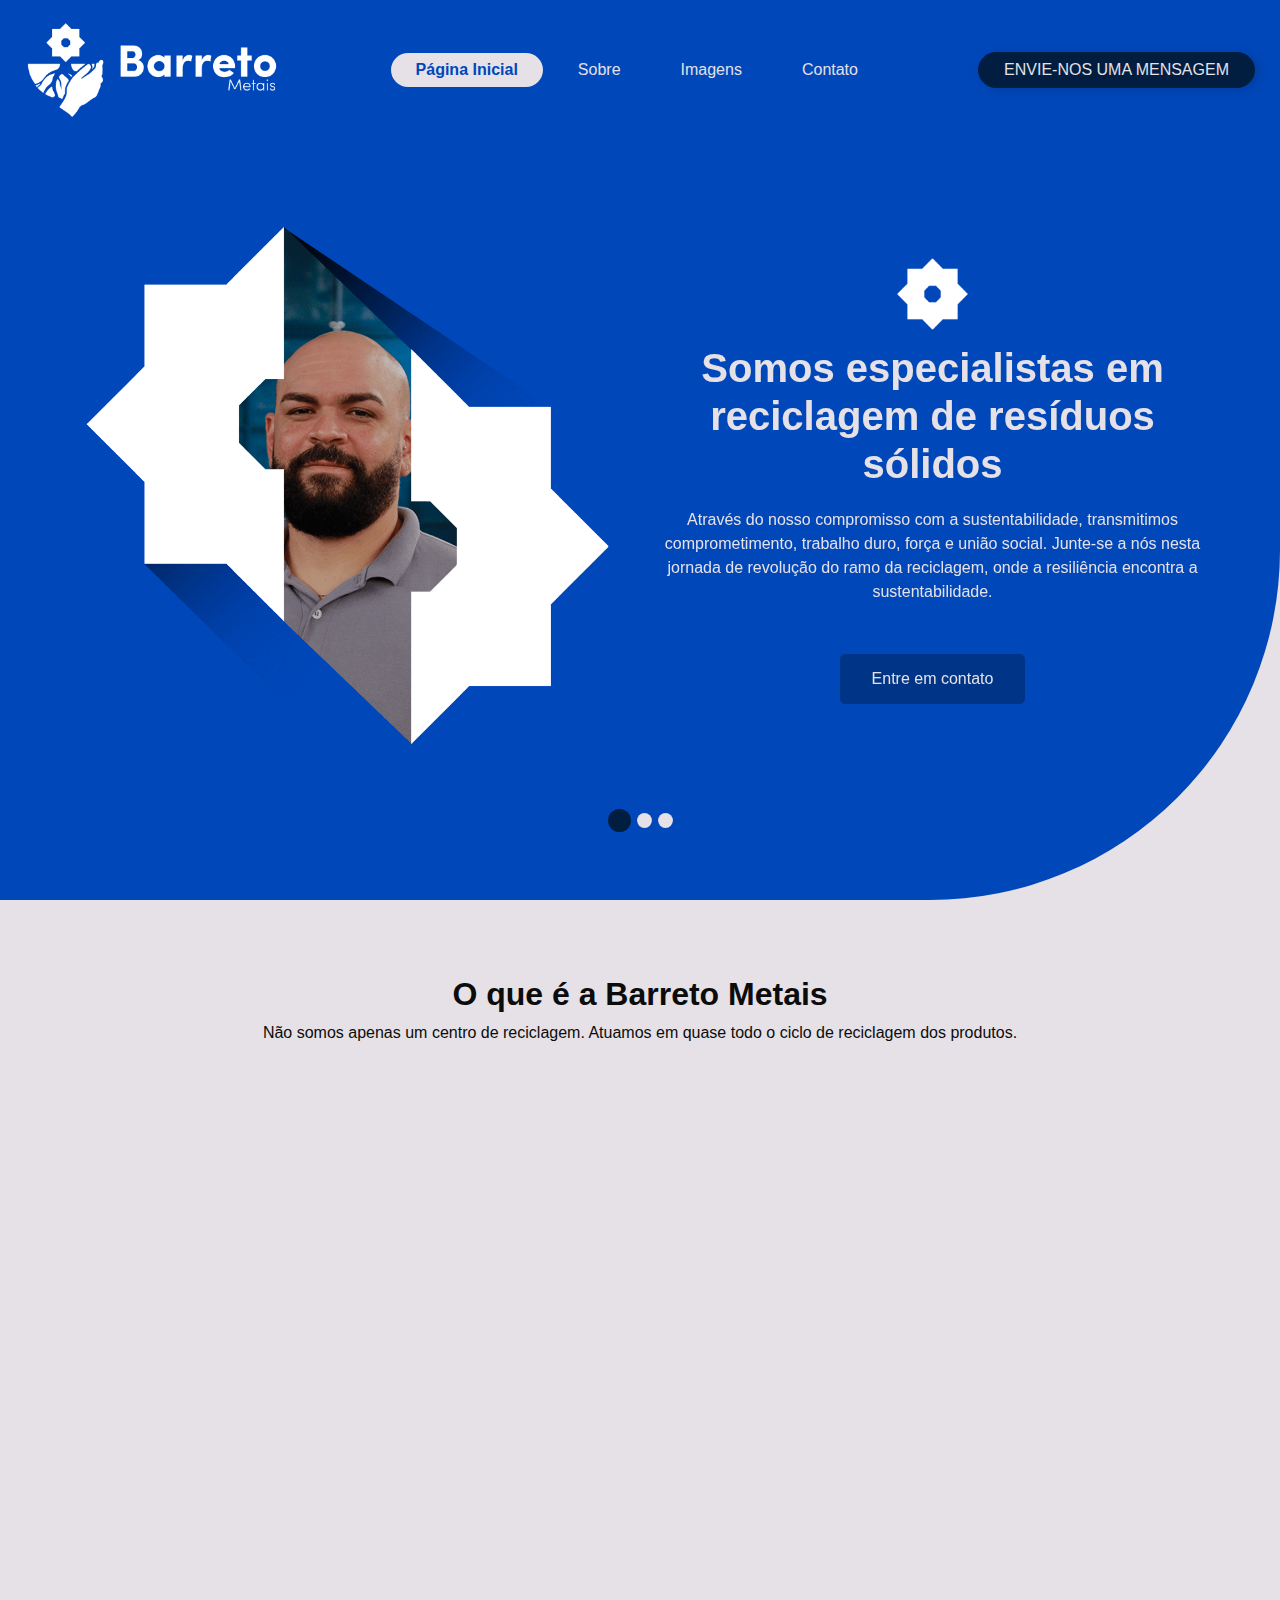
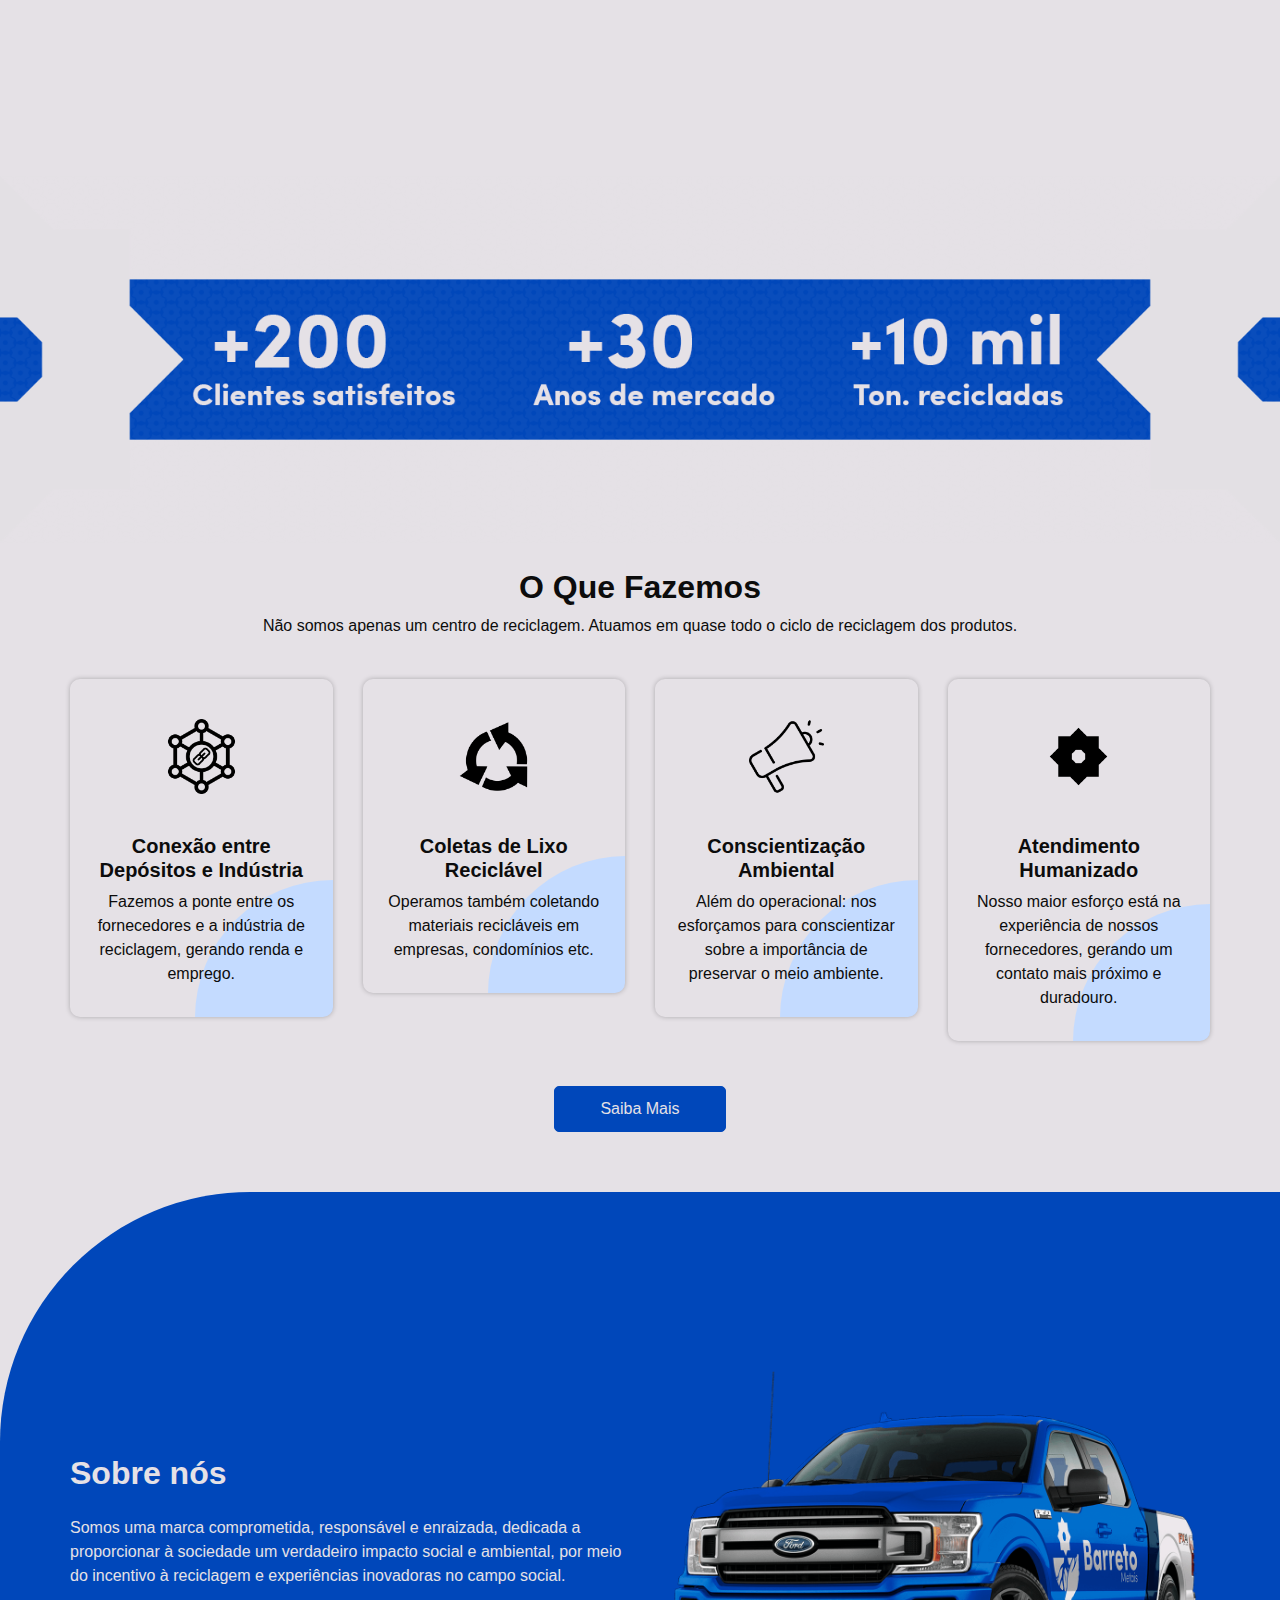
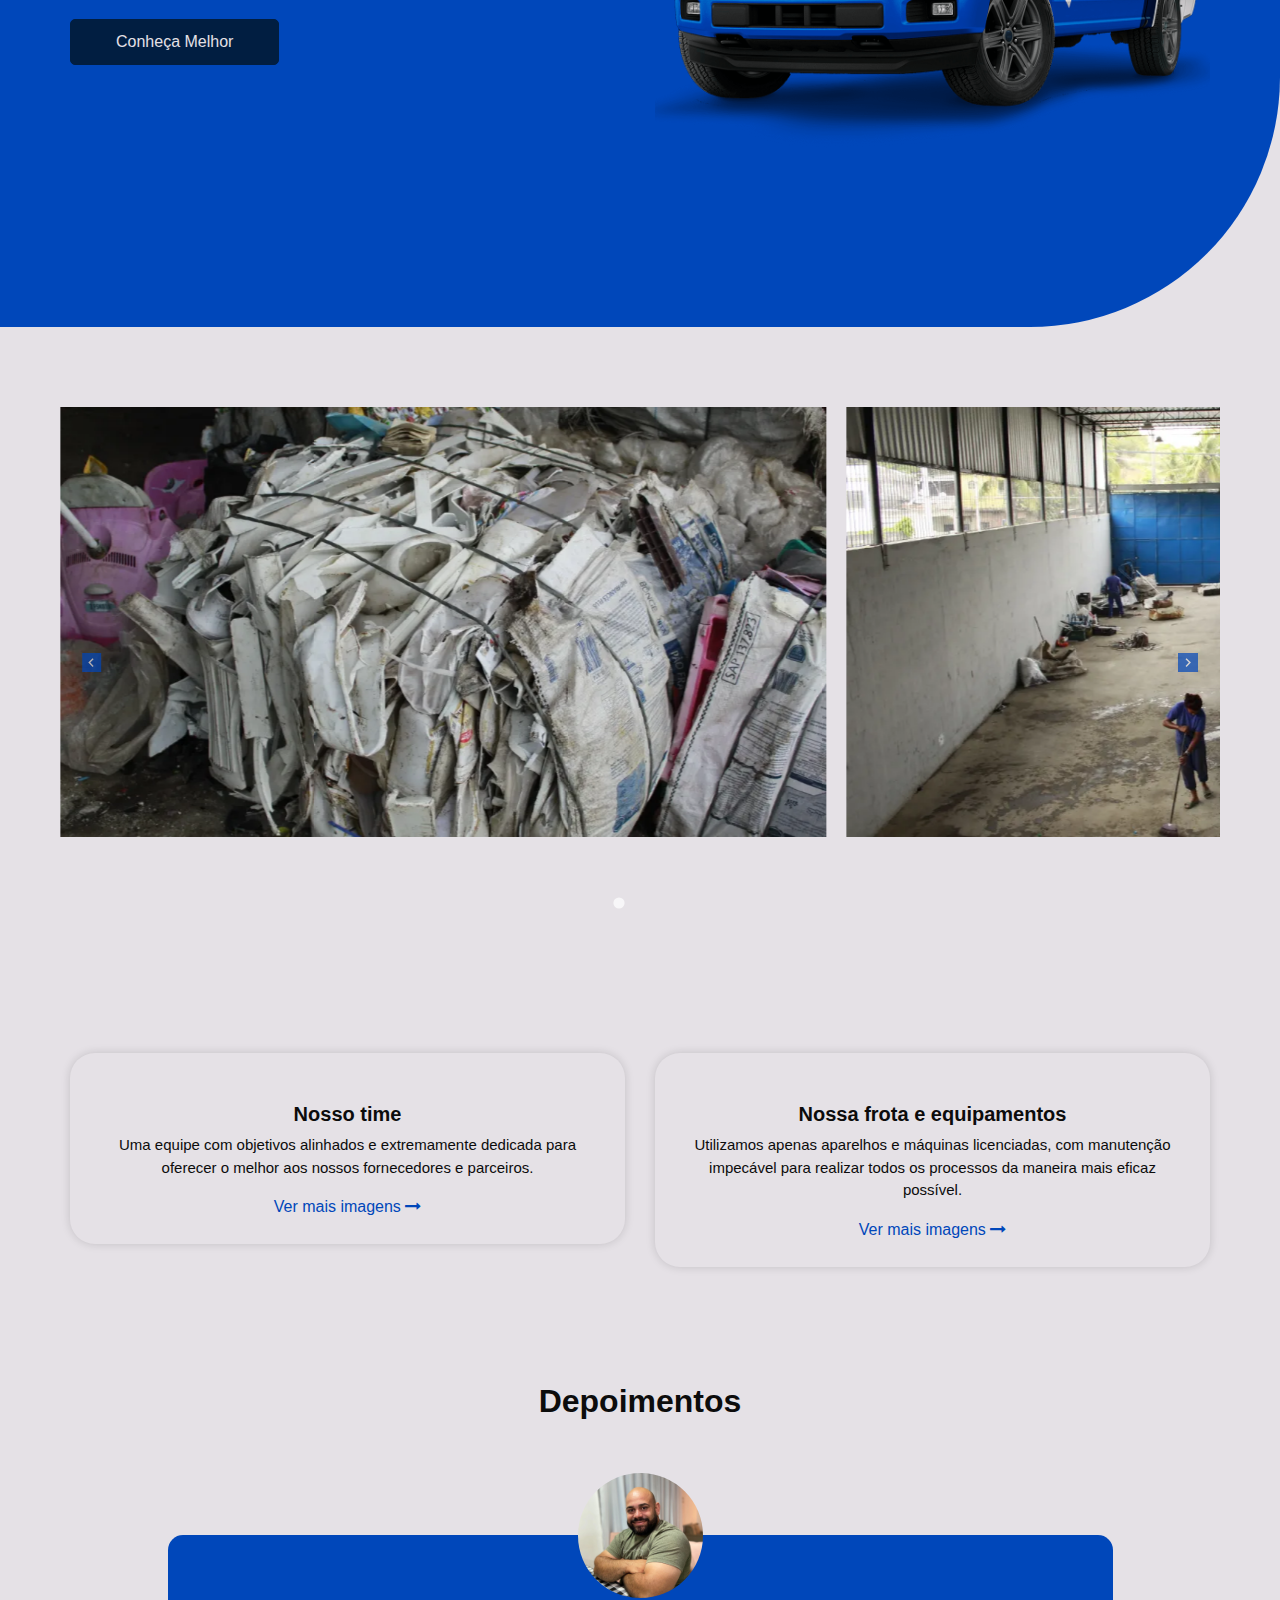
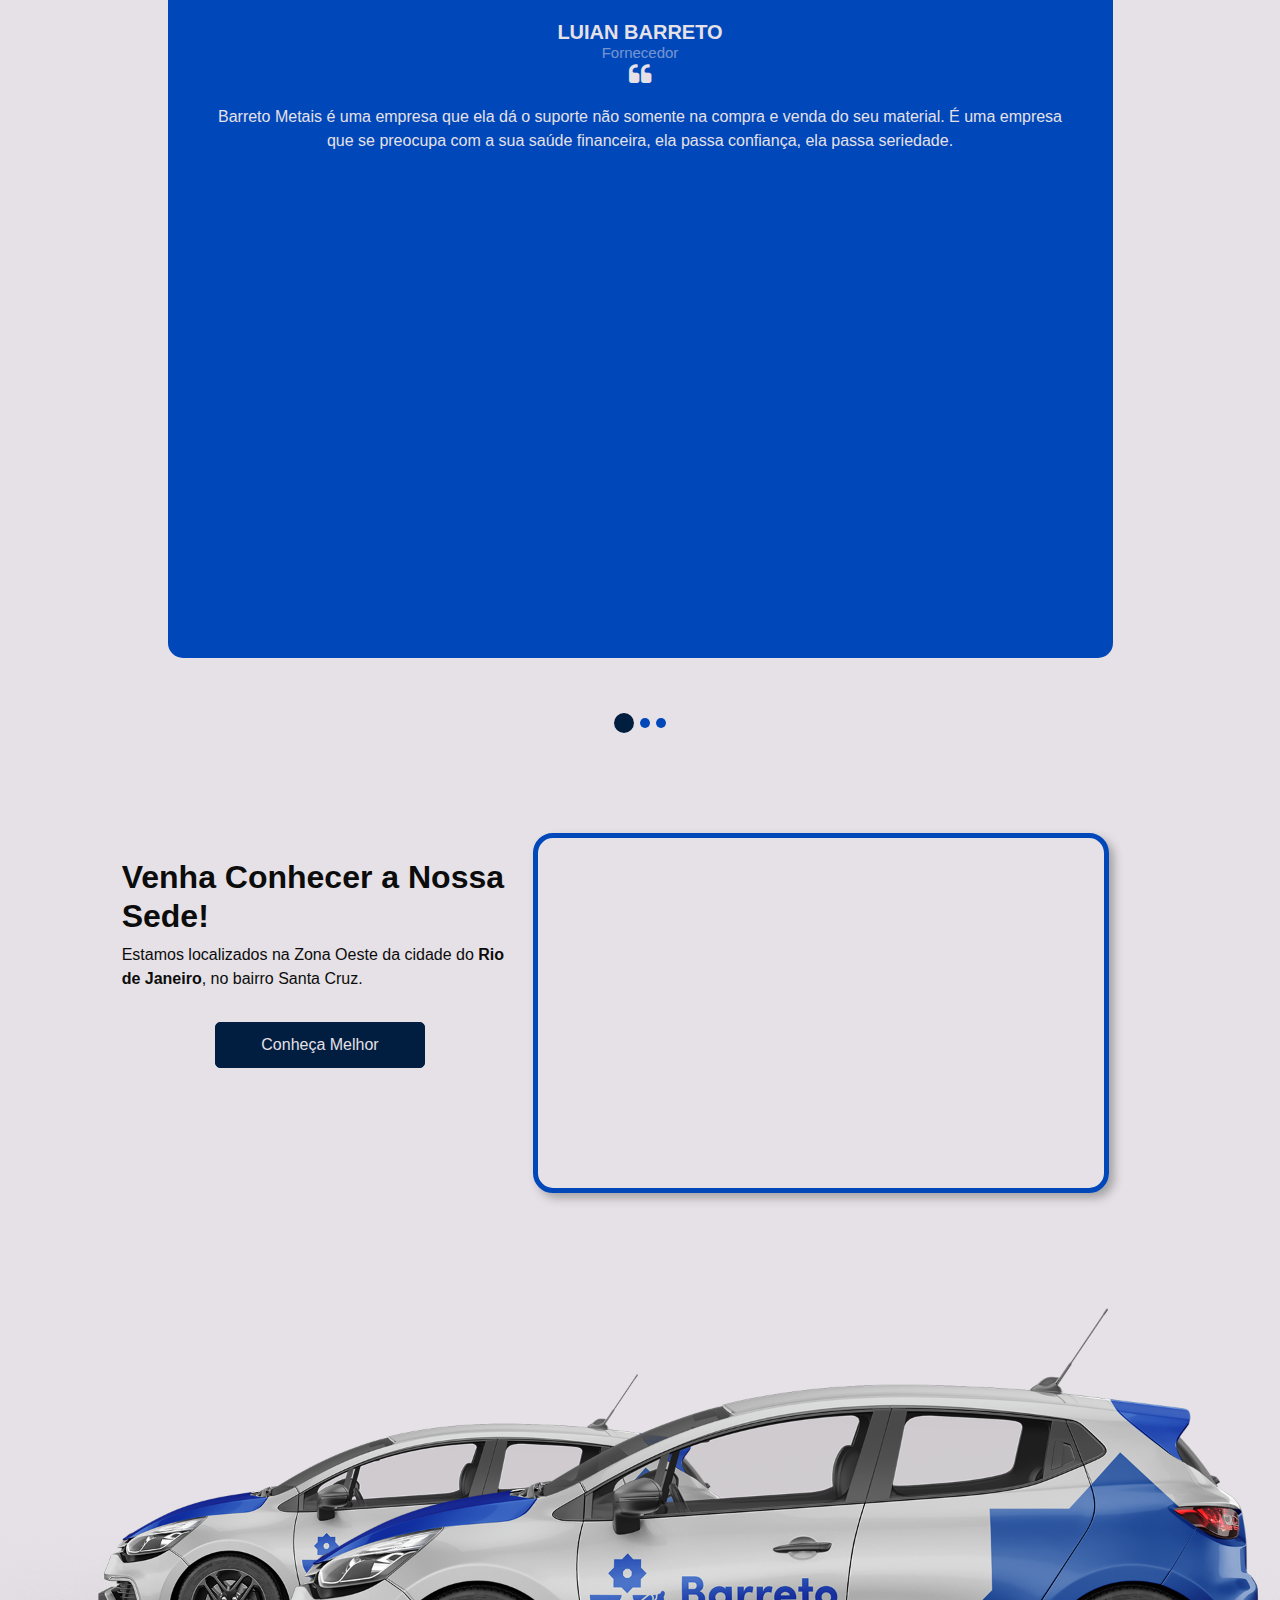
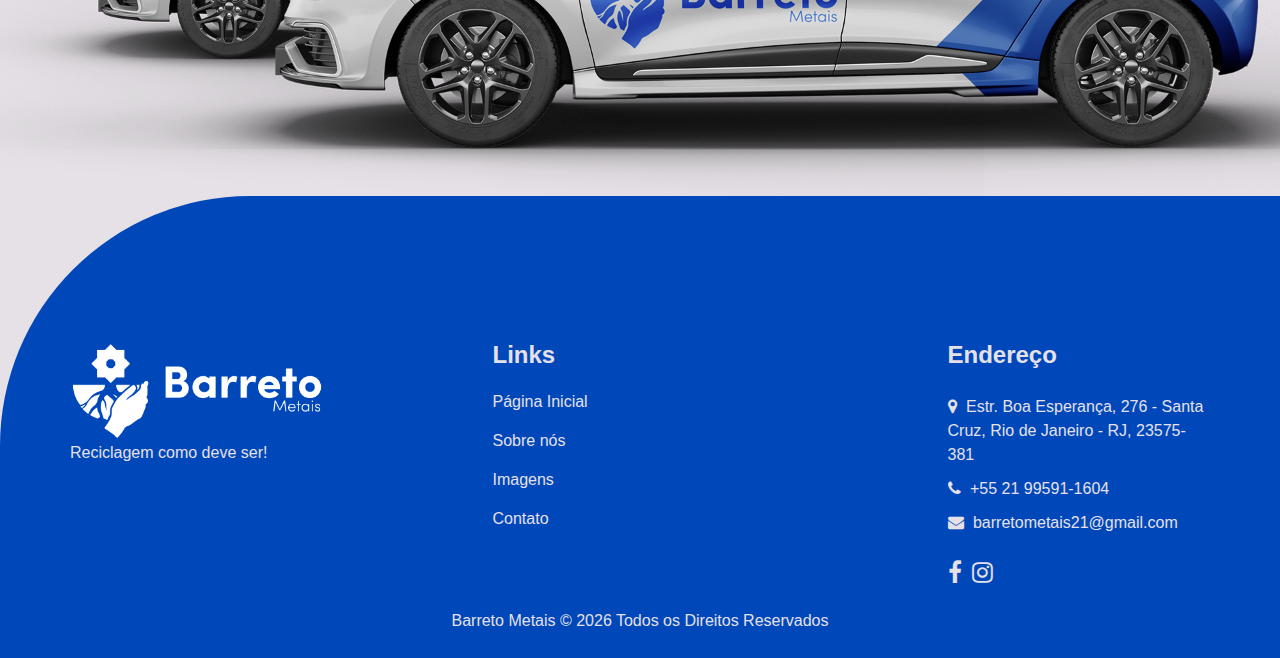
==== index.html @ ccd3aa2f "copia da barreto metais" ====
<!DOCTYPE html>
<html lang="pt-br">
  <head>
    <!-- Basic -->
    <meta charset="utf-8" />
    <meta http-equiv="X-UA-Compatible" content="IE=edge" />
    <!-- Mobile Metas -->
    <meta
      name="viewport"
      content="width=device-width, initial-scale=1, shrink-to-fit=no"
    />
    <!-- Site Metas -->
    <meta name="keywords" content="" />
    <meta
      name="description"
      content="Através do nosso compromisso com a sustentabilidade,
    transmitimos comprometimento, trabalho duro, força e
    união social. Junte-se a nós nesta jornada de revolução
    do ramo da reciclagem, onde a resiliência encontra a
    sustentabilidade."
    />
    <meta name="author" content="Barreto Metais" />

    <title>Barreto Metais | Reciclagem como deve ser!</title>

    <!-- bootstrap core css -->
    <link rel="stylesheet" type="text/css" href="css/bootstrap.css" />

    <!-- font awesome style -->
    <link href="css/font-awesome.min.css" rel="stylesheet" />

    <!-- icon -->
    <link rel="shortcut icon" href="../images/ícone.ico" type="image/x-icon" />

    <link
      rel="stylesheet"
      href="https://cdn.jsdelivr.net/npm/@splidejs/splide@4.1.4/dist/css/splide.min.css"
    />
    <script src="https://cdn.jsdelivr.net/npm/@splidejs/splide@4.1.4/dist/js/splide.min.js"></script>

    <!-- Custom styles for this template -->
    <link href="css/style.css" rel="stylesheet" />
    <!-- responsive style -->
    <link href="css/responsive.css" rel="stylesheet" />
  </head>

  <body>
    <div class="hero_area">
      <!-- header section strats -->
      <header class="header_section">
        <div class="container-fluid">
          <nav class="navbar navbar-expand-lg custom_nav-container">
            <a class="navbar-brand" href="index.html">
              <img
                src="../images/Horizontal Branco.png"
                class="headerLogo"
                alt="logo horizontal barreto metais"
              />
            </a>

            <button
              class="navbar-toggler"
              type="button"
              data-toggle="collapse"
              data-target="#navbarSupportedContent"
              aria-controls="navbarSupportedContent"
              aria-expanded="false"
              aria-label="Toggle navigation"
            >
              <span class=""> </span>
            </button>

            <div class="collapse navbar-collapse" id="navbarSupportedContent">
              <ul class="navbar-nav">
                <li class="nav-item active">
                  <a class="nav-link" href="index.html"
                    >Página Inicial <span class="sr-only">(current)</span></a
                  >
                </li>
                <li class="nav-item">
                  <a class="nav-link" href="about.html"> Sobre</a>
                </li>
                <li class="nav-item">
                  <a class="nav-link" href="images.html">Imagens</a>
                </li>
                <li class="nav-item">
                  <a class="nav-link" href="contact.html">Contato</a>
                </li>
              </ul>
              <div class="quote_btn-container">
                <a
                  href="https://wa.me/5521995911604?text=Olá, vim do site e gostaria de saber melhor sobre a Barreto Metais!"
                  rel="noreferrer"
                  target="_blank"
                  class="quote_btn"
                >
                  Envie-nos uma mensagem
                </a>
              </div>
            </div>
          </nav>
        </div>
      </header>
      <!-- end header section -->
      <!-- slider section -->
      <section class="slider_section">
        <div id="customCarousel1" class="carousel slide" data-ride="carousel">
          <div class="carousel-inner">
            <div class="carousel-item active">
              <div class="container">
                <div class="row">
                  <div class="col-md-6">
                    <div class="img-box">
                      <img src="images/slider-img1.png" alt="" />
                    </div>
                  </div>
                  <div class="col-md-6">
                    <div class="detail-box">
                      <span class="sliderIcon">
                        <img
                          src="./images/Ícone Branco.png"
                          alt="ícone"
                          style="max-height: 100px; fill: #fff"
                        />
                      </span>
                      <h1>
                        Somos especialistas em reciclagem de resíduos sólidos
                      </h1>
                      <p>
                        Através do nosso compromisso com a sustentabilidade,
                        transmitimos comprometimento, trabalho duro, força e
                        união social. Junte-se a nós nesta jornada de revolução
                        do ramo da reciclagem, onde a resiliência encontra a
                        sustentabilidade.
                      </p>
                      <div class="btn-box">
                        <a
                          href="https://wa.me/5521995911604?text=Olá, vim do site e gostaria de saber melhor sobre a Barreto Metais!"
                          rel="noreferrer"
                          target="_blank"
                          class="btn1"
                        >
                          Entre em contato
                        </a>
                      </div>
                    </div>
                  </div>
                </div>
              </div>
            </div>
            <div class="carousel-item">
              <div class="container">
                <div class="row">
                  <div class="col-md-6">
                    <div class="img-box">
                      <img src="images/slider-img2.png" alt="" />
                    </div>
                  </div>
                  <div class="col-md-6">
                    <div class="detail-box">
                      <span class="sliderIcon">
                        <img
                          src="./images/planta 2 branco.png"
                          alt="ícone"
                          style="max-height: 100px; fill: #fff"
                        />
                      </span>
                      <h1>+10 Anos de Experiência no Mercado de Reciclagem</h1>
                      <p>
                        Nossa missão é solucionar o desafio de conscientizar as
                        pessoas sobre a importância da reciclagem no cotidiano
                        de todos nós, fornecendo uma maneira humanizada de reuso
                        dos produtos descartados.
                      </p>
                      <div class="btn-box">
                        <a
                          href="https://wa.me/5521995911604?text=Olá, vim do site e gostaria de saber melhor sobre a Barreto Metais!"
                          rel="noreferrer"
                          target="_blank"
                          class="btn1"
                        >
                          Enviar Mensagem
                        </a>
                      </div>
                    </div>
                  </div>
                </div>
              </div>
            </div>
            <div class="carousel-item">
              <div class="container">
                <div class="row">
                  <div class="col-md-6">
                    <div class="img-box">
                      <img src="images/slider-img3.png" alt="" />
                    </div>
                  </div>
                  <div class="col-md-6">
                    <div class="detail-box">
                      <span class="sliderIcon">
                        <img
                          src="./images/mão reciclagem branco.png"
                          alt="ícone"
                          style="max-height: 100px; fill: #fff"
                        />
                      </span>
                      <h1>Uma Empresa que Pensa no Meio Ambiente</h1>
                      <p>
                        Um dos nossos maiores valores é a sustentabilidade. É a
                        força motriz do nosso trabalho, gerando impacto não
                        somente social mas também ambiental!
                      </p>
                      <div class="btn-box">
                        <a
                          href="https://wa.me/5521995911604?text=Olá, vim do site e gostaria de saber melhor sobre a Barreto Metais!"
                          rel="noreferrer"
                          target="_blank"
                          class="btn1"
                        >
                          Saiba Mais
                        </a>
                      </div>
                    </div>
                  </div>
                </div>
              </div>
            </div>
          </div>
          <ol class="carousel-indicators">
            <li
              data-target="#customCarousel1"
              data-slide-to="0"
              class="active"
            ></li>
            <li data-target="#customCarousel1" data-slide-to="1"></li>
            <li data-target="#customCarousel1" data-slide-to="2"></li>
          </ol>
        </div>
      </section>
      <!-- end slider section -->
    </div>

    <div class="container">
      <div class="video">
        <div class="heading_container">
          <h2>O que é a Barreto Metais</h2>
          <p>
            Não somos apenas um centro de reciclagem. Atuamos em quase todo o
            ciclo de reciclagem dos produtos.
          </p>
        </div>

        <!-- video 1 -->
        <div class="video-container">
          <iframe
            src="https://www.youtube.com/embed/j6cxSqt7Mws?si=aAEDArfR7AWyL8g7"
            frameborder="0"
            allow="accelerometer; autoplay; encrypted-media; gyroscope;"
            allowfullscreen
          ></iframe>
        </div>
        <!-- video 1 -->
      </div>
    </div>

    <!-- faixa -->
    <div class="faixa">
      <img
        src="./images/bannerNúmeros.png"
        alt="Um banner indicando algumas estatísticas da marca"
      />
    </div>

    <!-- service section -->
    <section class="service_section">
      <div class="container">
        <div class="heading_container">
          <h2>O Que Fazemos</h2>
          <p>
            Não somos apenas um centro de reciclagem. Atuamos em quase todo o
            ciclo de reciclagem dos produtos.
          </p>
        </div>
        <div class="row">
          <div class="col-md-6 col-lg-3">
            <div class="box">
              <div class="img-box">
                <img src="images/s1.png" alt="" />
              </div>
              <div class="detail-box">
                <h5>Conexão entre Depósitos e Indústria</h5>
                <p>
                  Fazemos a ponte entre os fornecedores e a indústria de
                  reciclagem, gerando renda e emprego.
                </p>
              </div>
            </div>
          </div>
          <div class="col-md-6 col-lg-3">
            <div class="box">
              <div class="img-box">
                <img src="images/s2.png" alt="" />
              </div>
              <div class="detail-box">
                <h5>Coletas de Lixo Reciclável</h5>
                <p>
                  Operamos também coletando materiais recicláveis em empresas,
                  condomínios etc.
                </p>
              </div>
            </div>
          </div>
          <div class="col-md-6 col-lg-3">
            <div class="box">
              <div class="img-box">
                <img src="images/s3.png" alt="" />
              </div>
              <div class="detail-box">
                <h5>Conscientização Ambiental</h5>
                <p>
                  Além do operacional: nos esforçamos para conscientizar sobre a
                  importância de preservar o meio ambiente.
                </p>
              </div>
            </div>
          </div>
          <div class="col-md-6 col-lg-3">
            <div class="box">
              <div class="img-box">
                <img src="images/s4.png" alt="" />
              </div>
              <div class="detail-box">
                <h5>Atendimento Humanizado</h5>
                <p>
                  Nosso maior esforço está na experiência de nossos
                  fornecedores, gerando um contato mais próximo e duradouro.
                </p>
              </div>
            </div>
          </div>
        </div>
        <div class="btn-box">
          <a href=""> Saiba Mais </a>
        </div>
      </div>
    </section>
    <!-- end service section -->

    <!-- about section -->

    <section class="about_section layout_padding">
      <div class="container">
        <div class="row">
          <div class="col-md-6">
            <div class="detail-box">
              <div class="heading_container2">
                <h2>Sobre nós</h2>
              </div>
              <p>
                Somos uma marca comprometida, responsável e enraizada, dedicada
                a proporcionar à sociedade um verdadeiro impacto social e
                ambiental, por meio do incentivo à reciclagem e experiências
                inovadoras no campo social.
              </p>
              <a
                href="https://wa.me/5521995911604?text=Olá, vim do site e gostaria de saber melhor sobre a Barreto Metais!"
                rel="noreferrer"
                target="_blank"
              >
                Conheça Melhor
              </a>
            </div>
          </div>
          <div class="col-md-6">
            <div class="img-box">
              <img src="images/about-img.png" alt="" />
            </div>
          </div>
        </div>
      </div>
    </section>

    <!-- end about section -->

    <div class="SliderDeFotos">
      <section class="section slider__section">
        <div class="container slider__wrapper">
          <div class="slider__column splide">
            <div class="splide__track">
              <ul class="splide__list">
                <li class="splide__slide">
                  <img
                    src="./images/gallery/galleryImg (4).webp"
                    alt="Slider"
                  />
                </li>
                <li class="splide__slide">
                  <img
                    src="./images/gallery/galleryImg (14).webp"
                    alt="Slider"
                  />
                </li>
                <li class="splide__slide">
                  <img
                    src="./images/gallery/galleryImg (17).webp"
                    alt="Slider"
                  />
                </li>
                <li class="splide__slide">
                  <img
                    src="images/gallery/galleryImg (1).webp"
                    alt="Slider"
                  />
                </li>
                <li class="splide__slide">
                  <img
                    src="images/gallery/galleryImg (42).webp"
                    alt="Slider"
                  />
                </li>
                <li class="splide__slide">
                  <img
                    src="images/gallery/galleryImg (38).webp"
                    alt="Slider"
                  />
                </li>
              </ul>
            </div>
          </div>
        </div>
      </section>
    </div>

    <!-- video 2  -->

    <!--       
    <div class="container video2bg">
      <div class="video2">
        <div class="heading_container">
          <h2>Todo o nosso processo</h2>
          <p>
            Não somos apenas um centro de reciclagem. Atuamos em quase todo o
            ciclo de reciclagem dos produtos.
          </p>
        </div>

        <div class="video-container">
          <iframe
            src="https://www.youtube.com/embed/7TsAVFW8xQE?si=pCSSEjU01i-Bs3Nm"
            frameborder="0"
            allow="accelerometer; autoplay; encrypted-media; gyroscope;"
            allowfullscreen
          ></iframe>
        </div>
      </div>
    </div> -->

    <!-- case section -->

    <section class="case_section layout_padding">
      <div class="container">
        <div class="row">
          <!-- image 1 -->
          <div class="col-md-6">
            <div class="box">
              <div class="img-box">
                <img src="images/case-1.jpg" alt="" />
              </div>
              <div class="detail-box">
                <h5>Nosso time</h5>
                <p>
                  Uma equipe com objetivos alinhados e extremamente dedicada
                  para oferecer o melhor aos nossos fornecedores e parceiros.
                </p>
                <a href="./images.html">
                  <span> Ver mais imagens </span>
                  <i class="fa fa-long-arrow-right" aria-hidden="true"></i>
                </a>
              </div>
            </div>
          </div>
          <!-- image 1 -->

          <!-- image 2 -->
          <div class="col-md-6">
            <div class="box">
              <div class="img-box">
                <img src="images/case-2.jpg" " alt="" />
              </div>
              <div class="detail-box">
                <h5>Nossa frota e equipamentos</h5>
                <p>
                  Utilizamos apenas aparelhos e máquinas licenciadas, com
                  manutenção impecável para realizar todos os processos da
                  maneira mais eficaz possível.
                </p>
                <a href="./images.html">
                  <span> Ver mais imagens </span>
                  <i class="fa fa-long-arrow-right" aria-hidden="true"></i>
                </a>
              </div>
            </div>
          </div>
          <!-- image 2 -->
        </div>
      </div>
    </section>

    <!-- end case section -->

    <!-- client section -->

    <section class="client_section">
      <div class="container">
        <div class="heading_container heading_center">
          <h2>Depoimentos</h2>
        </div>
      </div>
      <div id="customCarousel2" class="carousel slide" data-ride="carousel">
        <div class="carousel-inner">
          <div class="carousel-item active">
            <div class="container">
              <div class="row">
                <div class="col-md-10 mx-auto">
                  <div class="box">
                    <div class="img-box">
                      <img
                        src="images/client.jpg"
                        alt="Imagem do cliente que está dando depoimento"
                      />
                    </div>
                    <div class="detail-box">
                      <div class="client_info">
                        <div class="client_name">
                          <h5>Luian Barreto</h5>
                          <h6>Fornecedor</h6>
                        </div>
                        <i class="fa fa-quote-left" aria-hidden="true"></i>
                      </div>
                      <p>
                        Barreto Metais é uma empresa que ela dá o suporte não
                        somente na compra e venda do seu material. É uma empresa
                        que se preocupa com a sua saúde financeira, ela passa
                        confiança, ela passa seriedade.
                      </p>
                      <div class="video-containerDep">
                        <iframe
                          src="https://www.youtube.com/embed/vXYEb1MWUlo?si=Ko8pbGhBGQ5YXoIW"
                          frameborder="0"
                          allow="accelerometer; autoplay; encrypted-media; gyroscope;"
                          allowfullscreen
                        ></iframe>
                      </div>
                    </div>
                  </div>
                </div>
              </div>
            </div>
          </div>

          <div class="carousel-item">
            <div class="container">
              <div class="row">
                <div class="col-md-10 mx-auto">
                  <div class="box">
                    <div class="img-box">
                      <img
                        src="images/client.jpg"
                        alt="Imagem do cliente que está dando depoimento"
                      />
                    </div>
                    <div class="detail-box">
                      <div class="client_info">
                        <div class="client_name">
                          <h5>Luian Barreto</h5>
                          <h6>Fornecedor</h6>
                        </div>
                        <i class="fa fa-quote-left" aria-hidden="true"></i>
                      </div>
                      <p>
                        Barreto Metais é uma empresa que ela dá o suporte não
                        somente na compra e venda do seu material. É uma empresa
                        que se preocupa com a sua saúde financeira, ela passa
                        confiança, ela passa seriedade.
                      </p>
                      <div class="video-containerDep">
                        <iframe
                          src="https://www.youtube.com/embed/vXYEb1MWUlo?si=Ko8pbGhBGQ5YXoIW"
                          frameborder="0"
                          allow="accelerometer; autoplay; encrypted-media; gyroscope;"
                          allowfullscreen
                        ></iframe>
                      </div>
                    </div>
                  </div>
                </div>
              </div>
            </div>
          </div>
          <div class="carousel-item">
            <div class="container">
              <div class="row">
                <div class="col-md-10 mx-auto">
                  <div class="box">
                    <div class="img-box">
                      <img
                        src="images/client.jpg"
                        alt="Imagem do cliente que está dando depoimento"
                      />
                    </div>
                    <div class="detail-box">
                      <div class="client_info">
                        <div class="client_name">
                          <h5>Luian Barreto</h5>
                          <h6>Fornecedor</h6>
                        </div>
                        <i class="fa fa-quote-left" aria-hidden="true"></i>
                      </div>
                      <p>
                        Barreto Metais é uma empresa que ela dá o suporte não
                        somente na compra e venda do seu material. É uma empresa
                        que se preocupa com a sua saúde financeira, ela passa
                        confiança, ela passa seriedade.
                      </p>
                      <div class="video-containerDep">
                        <iframe
                          src="https://www.youtube.com/embed/vXYEb1MWUlo?si=Ko8pbGhBGQ5YXoIW"
                          frameborder="0"
                          allow="accelerometer; autoplay; encrypted-media; gyroscope;"
                          allowfullscreen
                        ></iframe>
                      </div>
                    </div>
                  </div>
                </div>
              </div>
            </div>
          </div>
        </div>
        <ol class="carousel-indicators">
          <li
            data-target="#customCarousel2"
            data-slide-to="0"
            class="active"
          ></li>
          <li data-target="#customCarousel2" data-slide-to="1"></li>
          <li data-target="#customCarousel2" data-slide-to="2"></li>
        </ol>
      </div>
    </section>

    <!-- end client section -->

    <!-- contact section -->

    <section class="contact_section layout_padding">
      <div class="container-fluid">
        <div class="row">
          <div class="col-md-5 col-lg-4 offset-md-1">
            <div class="heading_container">
              <h2>Venha Conhecer a Nossa Sede!</h2>

              <p>
                Estamos localizados na Zona Oeste da cidade do
                <strong>Rio de Janeiro</strong>, no bairro Santa Cruz.
              </p>
              <a
                href="https://wa.me/5521995911604?text=Olá, vim do site e gostaria de saber melhor sobre a Barreto Metais!"
                rel="noreferrer"
                target="_blank"
              >
                Conheça Melhor
              </a>
            </div>
          </div>
          <div class="col-md-6 col-lg-7 px-0">
            <div class="mapContainer">
              <iframe
                id="googleMap"
                src="https://www.google.com/maps/embed?pb=!1m18!1m12!1m3!1d3675.062725756834!2d-43.66711782503163!3d-22.911057138023004!2m3!1f0!2f0!3f0!3m2!1i1024!2i768!4f13.1!3m3!1m2!1s0x9bfb1d1205a161%3A0x9a68e391d15c481c!2sBARRETO%20METAIS!5e0!3m2!1spt-BR!2sbr!4v1694526595185!5m2!1spt-BR!2sbr"
                allowfullscreen=""
                loading="lazy"
                referrerpolicy="no-referrer-when-downgrade"
              ></iframe>
            </div>
          </div>
        </div>
      </div>
    </section>

    <!-- end contact section -->

    <div class="carImages">
      <img
        src="./images/cars.png"
        alt="Dois carros adesivados com a identidade visual da empresa"
      />
    </div>

    <div class="footer_container">
      <!-- info section -->

      <section class="info_section">
        <div class="container">
          <div class="row">
            <div class="col-md-6 col-lg-3">
              <div class="info_detail">
                <img
                  src="../images/Horizontal Branco.png"
                  class="headerLogo"
                  alt="logo horizontal barreto metais"
                />
                <p>Reciclagem como deve ser!</p>
              </div>
            </div>
            <div class="col-md-6 col-lg-2 mx-auto">
              <div class="info_link_box">
                <h4>Links</h4>
                <div class="info_links">
                  <a class="" href="index.html"> Página Inicial </a>
                  <a class="" href="about.html"> Sobre nós </a>
                  <a class="" href="images.html"> Imagens </a>
                  <a class="" href="contact.html"> Contato </a>
                </div>
              </div>
            </div>

            <div class="col-md-6 col-lg-3 mb-0 ml-auto">
              <div class="info_contact">
                <h4>Endereço</h4>
                <div class="contact_link_box">
                  <a href="">
                    <i class="fa fa-map-marker" aria-hidden="true"></i>
                    <span>
                      Estr. Boa Esperança, 276 - Santa Cruz, Rio de Janeiro -
                      RJ, 23575-381
                    </span>
                  </a>
                  <a
                    href="https://wa.me/5521995911604?text=Olá, vim do site e gostaria de saber melhor sobre a Barreto Metais!"
                    rel="noreferrer"
                    target="_blank"
                  >
                    <i class="fa fa-phone" aria-hidden="true"></i>
                    <span> +55 21 99591-1604 </span>
                  </a>
                  <a href="">
                    <i class="fa fa-envelope" aria-hidden="true"></i>
                    <span> barretometais21@gmail.com </span>
                  </a>
                </div>
              </div>
              <div class="info_social">
                <a
                  href="https://facebook.com/@barretometaisrj"
                  rel="noreferrer"
                  target="_blank"
                >
                  <i class="fa fa-facebook" aria-hidden="true"></i>
                </a>
                <a
                  href="https://instagram.com/barretometais"
                  rel="noreferrer"
                  target="_blank"
                >
                  <i class="fa fa-instagram" aria-hidden="true"></i>
                </a>
              </div>
            </div>
          </div>
        </div>
      </section>

      <!-- end info section -->

      <!-- footer section -->
      <footer class="footer_section">
        <div class="container">
          <p>
            Barreto Metais &copy; <span id="displayYear"></span> Todos os
            Direitos Reservados
          </p>
        </div>
      </footer>
      <!-- footer section -->
    </div>

    <button id="goToTopBtn">Ir para o Topo</button>

    <!-- jQery -->
    <script src="js/jquery-3.4.1.min.js"></script>
    <!-- popper js -->
    <script
      src="https://cdn.jsdelivr.net/npm/popper.js@1.16.0/dist/umd/popper.min.js"
      integrity="sha384-Q6E9RHvbIyZFJoft+2mJbHaEWldlvI9IOYy5n3zV9zzTtmI3UksdQRVvoxMfooAo"
      crossorigin="anonymous"
    ></script>
    <!-- bootstrap js -->
    <script src="js/bootstrap.js"></script>
    <script>
      // slider
      const splide = new Splide(".splide", {
        // Optional parameters
        start: 1,
        perPage: 1.5,
        perMove: 1,
        gap: 20,
        type: "loop",
        drag: "free",
        snap: false,
        interval: 3000,
        arrows: true,
        pagination: true,
        rewind: true,
        rewindByDrag: true,
        lazyLoad: true,

        // Responsive breakpoint
        breakpoints: {
          768: {
            perPage: 1,
            snap: true,
          },
        },
      });

      splide.mount();
    </script>
    <script src="js/custom.js"></script>
  </body>
</html>
---- css/style.css ----
@charset "UTF-8";
@font-face {
  font-family: "SofiaPro";
  src: url("../fonts/sofiapro-light.otf") format("otf");
}
body {
  font-family: "SofiaPro", sans-serif !important;
}

/* Estilização da barra de rolagem */
::-webkit-scrollbar {
  width: 10px; /* Largura da barra de rolagem */
  background-color: #011e41; /* Cor de fundo da barra de rolagem */
}

/* Estilização do indicador de rolagem (a própria barra de rolagem) */
::-webkit-scrollbar-thumb {
  background-color: #0047ba; /* Cor da barra de rolagem */
}

/* Estilização do indicador de rolagem quando passar o mouse sobre ele */
::-webkit-scrollbar-thumb:hover {
  background-color: #00359f; /* Cor da barra de rolagem ao passar o mouse */
}

/* Habilitar a rolagem suave */
html {
  scroll-behavior: smooth;
}

#goToTopBtn {
  display: none;
  position: fixed;
  bottom: 20px;
  right: 20px;
  z-index: 99;
  padding: 10px 20px;
  background-color: #0047ba;
  color: #fff;
  border: none;
  border-radius: 4px;
  cursor: pointer;
}
#goToTopBtn:hover {
  background-color: #00359f;
}

.carImages {
  background-color: #e5e1e6 !important;
}
.carImages img {
  max-width: 100vw;
  margin: 0 auto;
}

.faixa img {
  max-width: 100%;
}

/* Estilos da Galeria */
.gallery {
  margin: 0 auto;
  display: grid;
  grid-template-columns: repeat(auto-fill, minmax(250px, 1fr)); /* Até 4 colunas com tamanho mínimo de 200px */
  gap: 10px; /* Espaçamento entre as imagens */
}

.image {
  position: relative;
  overflow: hidden;
  transition: transform 0.5s, z-index 1s, opacity 0.5s; /* Transições para efeito suave */
  cursor: pointer; /* Altera o cursor para indicar interatividade */
  border-radius: 12px;
}

.image:hover {
  transform: scale(1.1); /* Aumenta a escala ao passar o mouse */
  z-index: 1000;
}

.image img {
  width: 100%;
  height: 100%;
  -o-object-fit: cover;
     object-fit: cover; /* Mantém a proporção da imagem e preenche o espaço */
}

/* Estilos para quando a imagem está em foco (clicada) */
.image.active {
  opacity: 0.7; /* Diminui a opacidade para destacar a imagem selecionada */
}

/* Estilos para o modal */
.modal {
  display: none;
  position: fixed;
  top: 0;
  left: 0;
  width: 100vw;
  height: 100vh;
  background-color: rgba(0, 0, 0, 0.7);
  justify-content: center;
  align-items: center;
  z-index: 1001;
}

/* Estilos para a imagem dentro do modal */
.modal img {
  max-width: 100%;
  max-height: 100%;
  -o-object-fit: contain;
     object-fit: contain;
  width: auto;
  height: auto;
  display: block;
  margin: 15px auto;
  max-width: 70vw;
  max-height: 80vh;
}

.modal-content {
  max-width: 90%;
  max-height: 90%;
}
.modal-content span {
  color: #0047ba;
  opacity: 1;
}

.video-containerDep {
  display: flex;
  justify-content: center;
  align-items: center;
  height: 50vh;
  width: 45vw; /* Use a altura da viewport para centralizar verticalmente também */
  margin: 20px auto;
}
.video-containerDep iframe {
  width: 100%;
  max-width: 800px; /* Defina um valor máximo para o vídeo */
  height: 100%;
  border-radius: 25px;
}

.video-container {
  display: flex;
  justify-content: center;
  align-items: center;
  height: 75vh; /* Use a altura da viewport para centralizar verticalmente também */
  margin: 20px auto;
}
.video-container iframe {
  width: 100%;
  max-width: 800px; /* Defina um valor máximo para o vídeo */
  height: 100%;
  border-radius: 25px;
}

body {
  position: relative;
  font-family: "SofiaPro", sans-serif;
  color: #0c0c0c;
  background-color: #e5e1e6;
  overflow-x: hidden;
}

.layout_padding {
  padding: 90px 0;
}

.layout_margin {
  margin: 90px 0;
}

.layout_padding2 {
  padding: 75px 0;
}

.layout_padding2-top {
  padding-top: 75px;
}

.layout_padding2-bottom {
  padding-bottom: 75px;
}

.layout_padding-top {
  padding-top: 90px;
}

.layout_padding-bottom {
  padding-bottom: 90px;
}

.video {
  margin-top: 50px;
}

.video2bg {
  background-color: #0047ba;
  width: 100% !important;
  border-radius: 50px;
}
.video2bg .video2 {
  margin-top: 50px;
  padding-bottom: 20px;
}
.video2bg .video2 .video-container iframe {
  border-radius: 25px;
}
.video2bg .video2 .heading_container {
  color: #e5e1e6 !important;
}

.heading_container2 {
  display: flex;
  flex-direction: column;
  align-items: flex-start;
}
.heading_container2 h2 {
  position: relative;
  font-weight: bold;
}
.heading_container2 h2 span {
  color: #0047ba;
}
.heading_container2.heading_center {
  align-items: center;
  text-align: center;
}

.heading_container {
  display: flex;
  flex-direction: column;
  align-items: center;
  padding-top: 25px;
}
.heading_container h2 {
  position: relative;
  font-weight: bold;
}
.heading_container h2 span {
  color: #0047ba;
}
.heading_container.heading_center {
  align-items: center;
  text-align: center;
}

a,
a:hover,
a:focus {
  text-decoration: none;
}

a:hover,
a:focus {
  color: initial;
}

.btn,
.btn:focus {
  outline: none !important;
  box-shadow: none;
}

/*header section*/
.hero_area {
  position: relative;
  min-height: 100vh;
  display: flex;
  flex-direction: column;
  background-color: #0047ba;
  border-radius: 0 0 350px 0;
}

.sub_page .hero_area {
  min-height: auto;
  border-radius: 0 0 45px 0;
}

.header_section {
  padding: 15px 0;
}
.header_section .container-fluid {
  padding-right: 25px;
  padding-left: 25px;
}

.headerLogo {
  max-height: 100px !important;
}

.navbar-brand span {
  font-weight: bold;
  color: #e5e1e6;
  font-size: 24px;
}

.custom_nav-container {
  padding: 0;
}
.custom_nav-container .navbar-nav {
  margin: auto;
}
.custom_nav-container .navbar-nav .nav-item .nav-link {
  padding: 5px 25px;
  margin-inline: 5px;
  color: #e5e1e6;
  text-align: center;
  font-family: "SofiaPro", sans-serif;
  border-radius: 25px;
  transition: all 0.3s;
}
.custom_nav-container .navbar-nav .nav-item:hover .nav-link, .custom_nav-container .navbar-nav .nav-item.active .nav-link {
  color: #0047ba;
  font-weight: 600;
  background-color: #e5e1e6;
}

.custom_nav-container .navbar-toggler {
  outline: none;
}

.custom_nav-container .navbar-toggler {
  padding: 0;
  width: 37px;
  height: 42px;
  transition: all 0.3s;
}
.custom_nav-container .navbar-toggler span {
  display: block;
  width: 35px;
  height: 4px;
  background-color: #e5e1e6;
  margin: 7px 0;
  transition: all 0.3s;
  position: relative;
  border-radius: 5px;
  transition: all 0.3s;
}
.custom_nav-container .navbar-toggler span::before, .custom_nav-container .navbar-toggler span::after {
  content: "";
  position: absolute;
  left: 0;
  height: 100%;
  width: 100%;
  background-color: #e5e1e6;
  top: -10px;
  border-radius: 5px;
  transition: all 0.3s;
}
.custom_nav-container .navbar-toggler span::after {
  top: 10px;
}
.custom_nav-container .navbar-toggler[aria-expanded=true] {
  transform: rotate(360deg);
}
.custom_nav-container .navbar-toggler[aria-expanded=true] span {
  transform: rotate(45deg);
}
.custom_nav-container .navbar-toggler[aria-expanded=true] span::before, .custom_nav-container .navbar-toggler[aria-expanded=true] span::after {
  transform: rotate(90deg);
  top: 0;
}
.custom_nav-container .navbar-toggler[aria-expanded=true] .s-1 {
  transform: rotate(45deg);
  margin: 0;
  margin-bottom: -4px;
}
.custom_nav-container .navbar-toggler[aria-expanded=true] .s-2 {
  display: none;
}
.custom_nav-container .navbar-toggler[aria-expanded=true] .s-3 {
  transform: rotate(-45deg);
  margin: 0;
  margin-top: -4px;
}
.custom_nav-container .navbar-toggler[aria-expanded=false] .s-1,
.custom_nav-container .navbar-toggler[aria-expanded=false] .s-2,
.custom_nav-container .navbar-toggler[aria-expanded=false] .s-3 {
  transform: none;
}

.quote_btn-container {
  display: flex;
  align-items: center;
}
.quote_btn-container a {
  color: #000000;
  text-transform: uppercase;
}
.quote_btn-container a span {
  margin-left: 5px;
}
.quote_btn-container a:hover {
  color: #011e41;
}
.quote_btn-container .quote_btn {
  display: inline-block;
  padding: 5px 25px;
  background-color: #011e41;
  color: #e5e1e6;
  border-radius: 5px;
  transition: all 0.3s;
  border: 1px solid #011e41;
  border-radius: 25px;
  box-shadow: 4px 2px 10px rgba(0, 0, 0, 0.15);
}
.quote_btn-container .quote_btn:hover {
  color: #e5e1e6;
  transform: translateY(-3px);
}

/*end header section*/
/* slider section */
.slider_section {
  flex: 1;
  display: flex;
  align-items: center;
  padding: 45px 0;
}
.slider_section .row {
  align-items: center;
}
.slider_section #customCarousel1 {
  width: 100%;
  position: unset;
}
.slider_section .detail-box {
  text-align: center;
  color: #e5e1e6;
}
.slider_section .detail-box h1 {
  font-weight: bold;
  margin-bottom: 20px;
}
.slider_section .detail-box .btn-box {
  display: flex;
  justify-content: center;
  margin: 0 -5px;
  margin-top: 45px;
}
.slider_section .detail-box .btn-box a {
  margin: 5px;
  text-align: center;
  width: 185px;
}
.slider_section .detail-box .btn-box .btn1 {
  display: inline-block;
  padding: 12px 15px;
  background-color: #003487;
  color: #e5e1e6;
  border-radius: 5px;
  transition: all 0.3s;
  border: 1px solid #003487;
}
.slider_section .detail-box .btn-box .btn1:hover {
  color: #e5e1e6;
  transform: translateY(-3px);
}
.slider_section .img-box img {
  width: 100%;
}
.slider_section .carousel-indicators {
  position: unset;
  margin: 0;
  justify-content: center;
  align-items: center;
  margin-top: 45px;
}
.slider_section .carousel-indicators li {
  background-color: #e5e1e6;
  width: 15px;
  height: 15px;
  border-radius: 100%;
  opacity: 1;
}
.slider_section .carousel-indicators li.active {
  width: 23px;
  height: 23px;
  background-color: #011e41;
}

.container .heading_container h2,
.container .heading_container p {
  padding-inline: 15px;
}

body {
  font-family: Arial, sans-serif;
  margin: 0;
  padding: 0;
}

.gallery_section {
  background-color: #e5e1e6;
  text-align: center;
}
.gallery_section .heading_container {
  align-items: center;
  margin: 25px 0;
}
.gallery_section .heading_container h2 {
  font-size: 3em;
  display: block;
  width: 50vw;
  border-radius: 35px;
  background-color: #0047ba;
  color: #e5e1e6;
  transition: 0.5s ease-in-out;
}
.gallery_section .heading_container h2:hover {
  scale: 1.05;
  border: 2px solid #0047ba;
  color: #0047ba;
  background-color: transparent;
}
.gallery_section .box {
  margin-top: 25px;
  padding: 15px;
  border-radius: 10px;
  box-shadow: 0 0 5px 0 rgba(0, 0, 0, 0.25);
  position: relative;
  overflow: hidden;
  transition: all 0.3s;
}
.gallery_section .box::before {
  content: "";
  width: 275px;
  height: 275px;
  position: absolute;
  right: -137.5px;
  bottom: -137.5px;
  background-color: #c4dbff;
  z-index: -1;
  border-radius: 100%;
  transition: all 0.3s;
}
.gallery_section .box .img-box {
  display: flex;
  justify-content: center;
  align-items: center;
  height: 125px;
  border-radius: 15px;
  transition: all 0.3s;
}
.gallery_section .box .img-box img {
  width: 75px;
  transition: all 0.3s;
}
.gallery_section .box .detail-box {
  margin-top: 15px;
}
.gallery_section .box .detail-box h5 {
  font-weight: bold;
  position: relative;
}
.gallery_section .box .detail-box a {
  color: inherit;
}
.gallery_section .box:hover {
  color: #e5e1e6;
}
.gallery_section .box:hover::before {
  transform: scale(5);
  background-color: #0047ba;
}
.gallery_section .box:hover img {
  filter: invert(1);
}
.gallery_section .btn-box {
  display: flex;
  justify-content: center;
  margin-top: 45px;
  margin-bottom: 45px;
}
.gallery_section .btn-box a {
  display: inline-block;
  padding: 10px 45px;
  background-color: #0047ba;
  color: #e5e1e6;
  border-radius: 5px;
  transition: all 0.3s;
  border: 1px solid #0047ba;
}
.gallery_section .btn-box a:hover {
  color: #e5e1e6;
  transform: translateY(-3px);
}

.photoBanner img {
  width: 100vw !important;
  height: auto;
}

:root {
  --white-100: hsl(206, 5%, 100%);
  --white-200: hsl(206, 5%, 90%);
  --white-300: hsl(206, 5%, 80%);
  --white-400: hsl(206, 5%, 65%);
  --black-100: hsl(210, 20%, 10%);
  --black-200: hsl(210, 20%, 8%);
  --black-300: hsl(210, 20%, 5%);
  --black-400: hsl(210, 20%, 3%);
}

*,
*::before,
*::after {
  padding: 0;
  margin: 0;
  box-sizing: border-box;
  list-style: none;
  list-style-type: none;
  text-decoration: none;
  -webkit-font-smoothing: antialiased;
  -moz-osx-font-smoothing: grayscale;
  text-rendering: optimizeLegibility;
}

.SliderDeFotos main {
  overflow: hidden;
}
.SliderDeFotos a,
.SliderDeFotos button {
  cursor: pointer;
  -webkit-user-select: none;
     -moz-user-select: none;
          user-select: none;
  border: none;
  outline: none;
  background: none;
}
.SliderDeFotos img {
  display: block;
  max-width: 100%;
  height: auto;
  -o-object-fit: cover;
     object-fit: cover;
  image-rendering: -webkit-optimize-contrast;
  image-rendering: -moz-crisp-edges;
  image-rendering: crisp-edges;
}
.SliderDeFotos .section {
  margin-inline: auto;
  padding-top: 5rem;
}
.SliderDeFotos .container {
  max-width: 75rem;
  height: auto;
  margin-inline: auto;
  padding-inline: 1.25rem;
}
.SliderDeFotos .splide__arrow svg {
  fill: #e5e1e6;
  background-color: #0047ba;
  padding: 5px;
}

.service_section {
  text-align: center;
  margin-bottom: 60px;
}
.service_section .heading_container {
  align-items: center;
}
.service_section .box {
  margin-top: 25px;
  padding: 15px;
  border-radius: 10px;
  box-shadow: 0 0 5px 0 rgba(0, 0, 0, 0.25);
  position: relative;
  overflow: hidden;
  transition: all 0.3s;
}
.service_section .box::before {
  content: "";
  width: 275px;
  height: 275px;
  position: absolute;
  right: -137.5px;
  bottom: -137.5px;
  background-color: #c4dbff;
  z-index: -1;
  border-radius: 100%;
  transition: all 0.3s;
}
.service_section .box .img-box {
  display: flex;
  justify-content: center;
  align-items: center;
  height: 125px;
  border-radius: 15px;
  transition: all 0.3s;
}
.service_section .box .img-box img {
  width: 75px;
  transition: all 0.3s;
}
.service_section .box .detail-box {
  margin-top: 15px;
}
.service_section .box .detail-box h5 {
  font-weight: bold;
  position: relative;
}
.service_section .box .detail-box a {
  color: inherit;
}
.service_section .box:hover {
  color: #e5e1e6;
}
.service_section .box:hover::before {
  transform: scale(5);
  background-color: #0047ba;
}
.service_section .box:hover img {
  filter: invert(1);
}
.service_section .btn-box {
  display: flex;
  justify-content: center;
  margin-top: 45px;
}
.service_section .btn-box a {
  display: inline-block;
  padding: 10px 45px;
  background-color: #0047ba;
  color: #e5e1e6;
  border-radius: 5px;
  transition: all 0.3s;
  border: 1px solid #0047ba;
}
.service_section .btn-box a:hover {
  color: #e5e1e6;
  transform: translateY(-3px);
}

.about_section {
  background-color: #0047ba;
  color: #e5e1e6;
  border-radius: 250px 0 250px 0;
}
.about_section .row {
  align-items: center;
}
.about_section .img-box {
  position: relative;
}
.about_section .img-box img {
  width: 100%;
}
.about_section .detail-box p {
  margin-top: 15px;
}
.about_section .detail-box a {
  display: inline-block;
  padding: 10px 45px;
  background-color: #011e41;
  color: #e5e1e6;
  border-radius: 5px;
  transition: all 0.3s;
  border: 1px solid #011e41;
  margin-top: 15px;
}
.about_section .detail-box a:hover {
  color: #e5e1e6;
  transform: translateY(-3px);
}

.case_section .heading_container {
  align-items: center;
}
.case_section .heading_container h2::before {
  left: 50%;
  transform: translateX(-50%);
}
.case_section .box {
  margin-top: 45px;
  background-color: #e5e1e6;
  box-shadow: 0 0 10px 0 rgba(0, 0, 0, 0.15);
  text-align: center;
  border-radius: 25px;
}
.case_section .box .img-box {
  position: relative;
}
.case_section .box .img-box img {
  width: 100%;
  border-radius: 25px 25px 0 0;
}
.case_section .box .detail-box {
  padding: 25px;
}
.case_section .box .detail-box h5 {
  font-weight: bold;
}
.case_section .box .detail-box p {
  font-size: 15px;
}
.case_section .box .detail-box a {
  color: #0047ba;
}

.client_section .box {
  display: flex;
  flex-direction: column;
  align-items: center;
  margin: 45px auto;
  text-align: center;
}
.client_section .box .img-box {
  width: 125px;
  height: 125px;
  min-width: 125px;
  position: relative;
  margin-bottom: -62.5px;
}
.client_section .box .img-box img {
  width: 100%;
  border-radius: 100%;
}
.client_section .box .client_info .client_name h5 {
  font-weight: bold;
  margin-bottom: 0;
  text-transform: uppercase;
}
.client_section .box .client_info .client_name h6 {
  opacity: 0.5;
  margin-bottom: 0;
  color: #e5e1e6;
  font-weight: normal;
  font-size: 15px;
}
.client_section .box .client_info i {
  font-size: 24px;
}
.client_section .box p {
  margin-top: 15px;
}
.client_section .box .detail-box {
  background-color: #e5e1e6;
  background-color: #0047ba;
  color: #e5e1e6;
  border-radius: 15px;
  padding: 85px 45px 15px 45px;
}
.client_section .carousel-indicators {
  position: unset;
  margin: 0;
  justify-content: center;
  align-items: center;
}
.client_section .carousel-indicators li {
  background-color: #0047ba;
  width: 10px;
  height: 10px;
  border-radius: 100%;
  opacity: 1;
}
.client_section .carousel-indicators li.active {
  width: 20px;
  height: 20px;
  background-color: #011e41;
}

.contactPage {
  background-color: #e5e1e6;
}

.contact_section {
  position: relative;
}
.contact_section .heading_container a {
  display: inline-block;
  padding: 10px 45px;
  background-color: #011e41;
  color: #e5e1e6;
  border-radius: 5px;
  transition: all 0.3s;
  border: 1px solid #011e41;
  margin-top: 15px;
}
.contact_section .map_container {
  display: block;
  margin: 0 auto;
  width: 100vw;
  height: 100%;
  min-height: 325px;
  overflow: hidden;
  margin-left: 45px;
}
.contact_section .map_container .map {
  height: 100%;
}

#googleMap {
  height: 40vh;
  width: 45vw;
  border-radius: 20px;
  border: 5px solid #0047ba;
  box-shadow: 5px 5px 10px rgba(68, 68, 68, 0.4);
}

@media (max-width: 768px) {
  #googleMap {
    display: block;
    margin: 0 auto;
  }
}
.footer_container {
  background-color: #0047ba;
  color: #e5e1e6;
  border-radius: 350px 0 0 0;
  padding-top: 145px;
}

/* info section */
.info_section h4 {
  font-weight: 600;
  margin-bottom: 20px;
}
.info_section .info_contact .contact_link_box {
  display: flex;
  flex-direction: column;
}
.info_section .info_contact .contact_link_box a {
  margin: 5px 0;
  color: #e5e1e6;
}
.info_section .info_contact .contact_link_box a i {
  margin-right: 5px;
}
.info_section .info_contact .contact_link_box a:hover {
  color: #011e41;
}
.info_section .info_social {
  display: flex;
  margin-top: 20px;
}
.info_section .info_social a {
  display: flex;
  justify-content: center;
  align-items: center;
  color: #e5e1e6;
  border-radius: 100%;
  margin-right: 10px;
  font-size: 24px;
}
.info_section .info_social a:hover {
  color: #011e41;
}
.info_section .info_links {
  display: flex;
  flex-direction: column;
  flex-wrap: wrap;
}
.info_section .info_links a {
  display: flex;
  align-items: center;
  margin-bottom: 15px;
  color: #e5e1e6;
}
.info_section .info_links a:hover {
  color: #011e41;
}
.info_section form input {
  border: none;
  border-bottom: 1px solid #e5e1e6;
  background-color: transparent;
  width: 100%;
  height: 45px;
  color: #e5e1e6;
  outline: none;
}
.info_section form input::-moz-placeholder {
  color: #e5e1e6;
}
.info_section form input::placeholder {
  color: #e5e1e6;
}
.info_section form button {
  width: 100%;
  text-align: center;
  display: inline-block;
  padding: 10px 55px;
  background-color: #011e41;
  color: #e5e1e6;
  border-radius: 0;
  transition: all 0.3s;
  border: 1px solid #011e41;
  margin-top: 15px;
}
.info_section form button:hover {
  color: #e5e1e6;
  transform: translateY(-3px);
}

/* end info section */
/* footer section*/
.footer_section {
  position: relative;
  text-align: center;
}
.footer_section p {
  padding: 25px 0;
  margin: 0;
}
.footer_section p a {
  color: inherit;
}
---- css/responsive.css ----
@media (max-width: 1300px) {
  .footer_container {
    border-radius: 250px 0 0 0;
  }
}

@media (max-width: 1120px) {}

@media (max-width: 992px) {
  .hero_area {
    height: auto;
  }

  .quote_btn-container {
    display: none;
  }

  .custom_nav-container .navbar-nav {
    margin: 0;
    margin-left: auto;
    align-items: center;
  }

  .custom_nav-container .navbar-nav {
    padding-top: 15px;
  }


  .custom_nav-container .navbar-nav .nav-item .nav-link {
    padding: 5px 25px;
    margin: 5px 0;
  }

  .slider_section {
    padding: 75px 0;
  }

  .contact_section .img-box {
    margin-top: 45px;
  }

  .info_section .row>div:nth-child(1) {
    margin-bottom: 25px;
  }

  .info_section .row>div:nth-child(2) {
    margin-bottom: 25px;
  }
}

@media (max-width: 768px) {
  .hero_area {
    border-radius: 0 0 250px 0;
  }

  .slider_section .detail-box {
    margin-top: 45px;
  }

  .about_section {
    border-radius: 150px 0 150px 0;
  }

  .about_section .img-box {
    margin-top: 45px;
  }

  .contact_section .row {
    flex-direction: column-reverse;
  }

  .contact_section .map_container {
    margin-left: 0;
    margin-bottom: 45px;
    height: 375px;
  }

  .info_section .row>div:nth-child(3) {
    margin-bottom: 35px;
  }

  .info_section .row>div {
    display: flex;
    flex-direction: column;
    align-items: center;
    text-align: center;

  }

  .info_section .info_links {
    align-items: center;
  }

  .info_section form input {
    text-align: center;
  }
}

@media (max-width: 576px) {}

@media (max-width: 480px) {}

@media (max-width: 420px) {}

@media (max-width: 376px) {}

@media (min-width: 1200px) {
  .container {
    max-width: 1170px;
  }
}
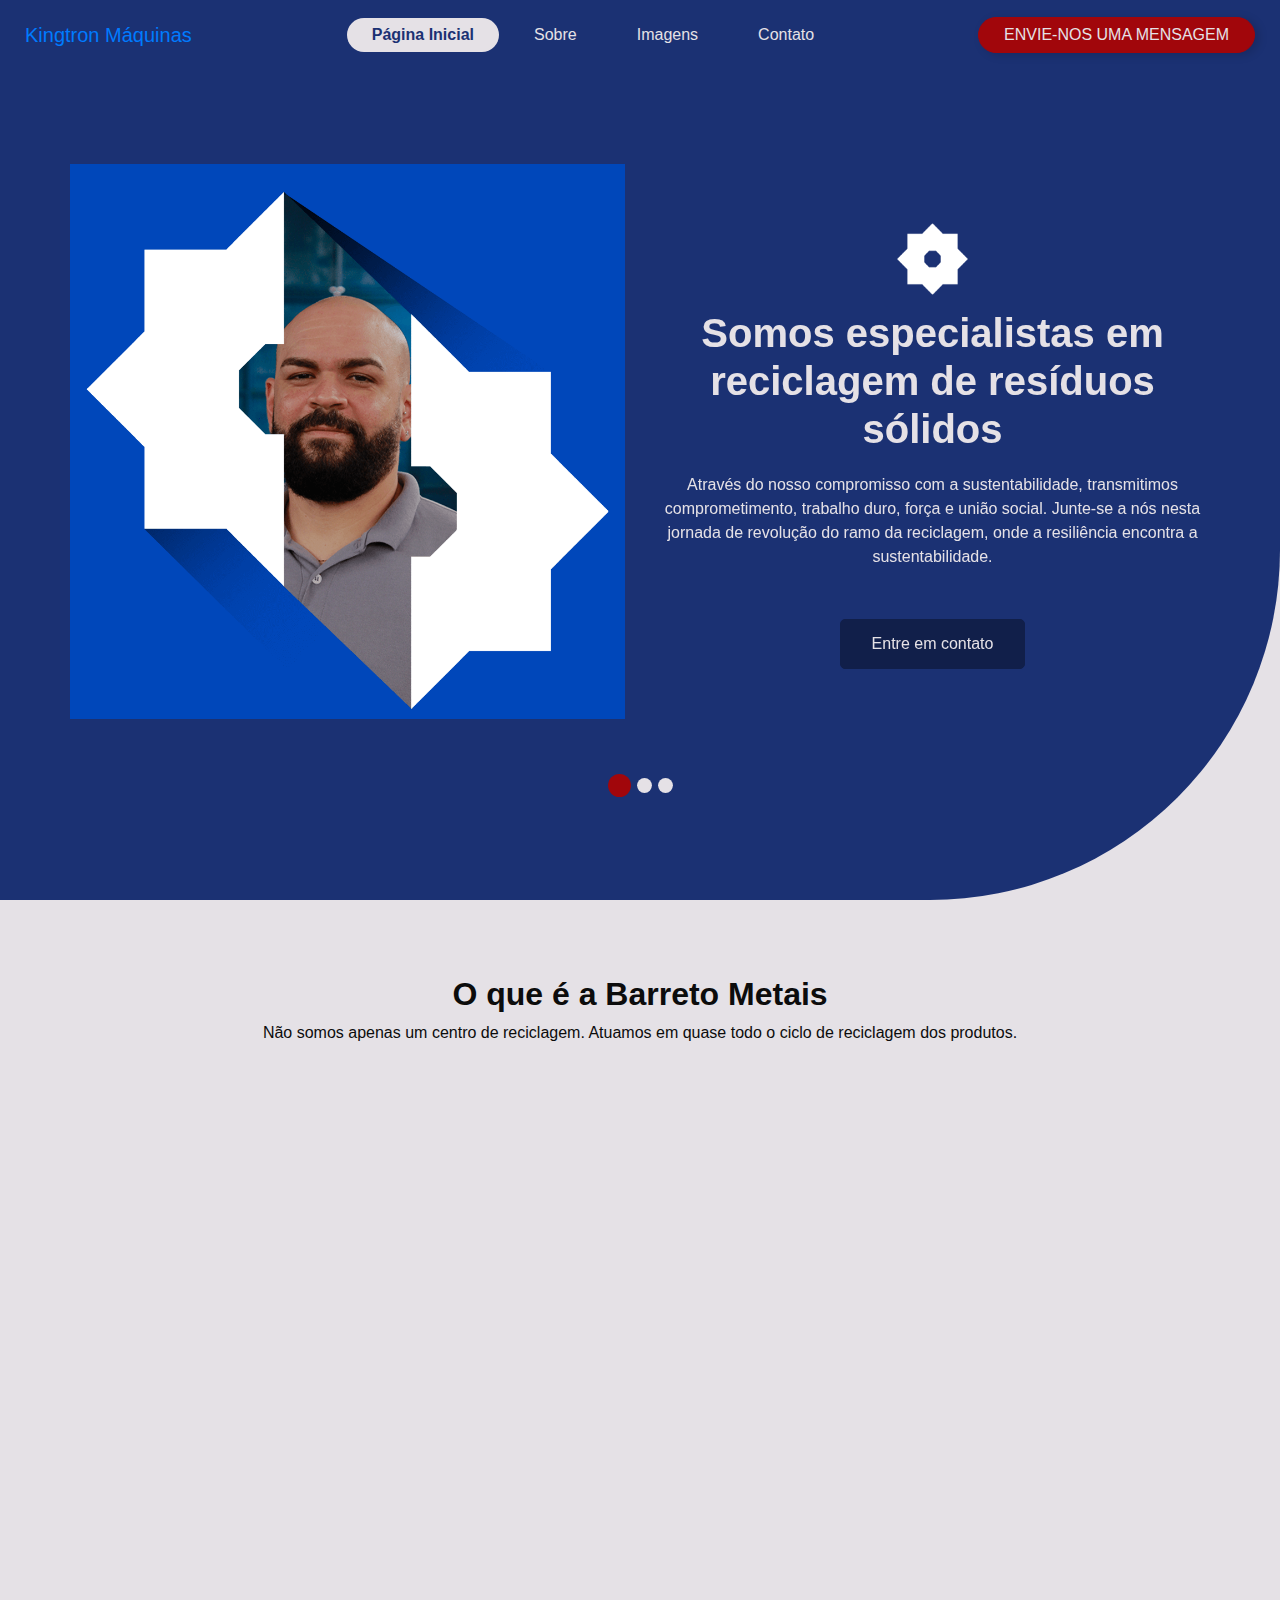
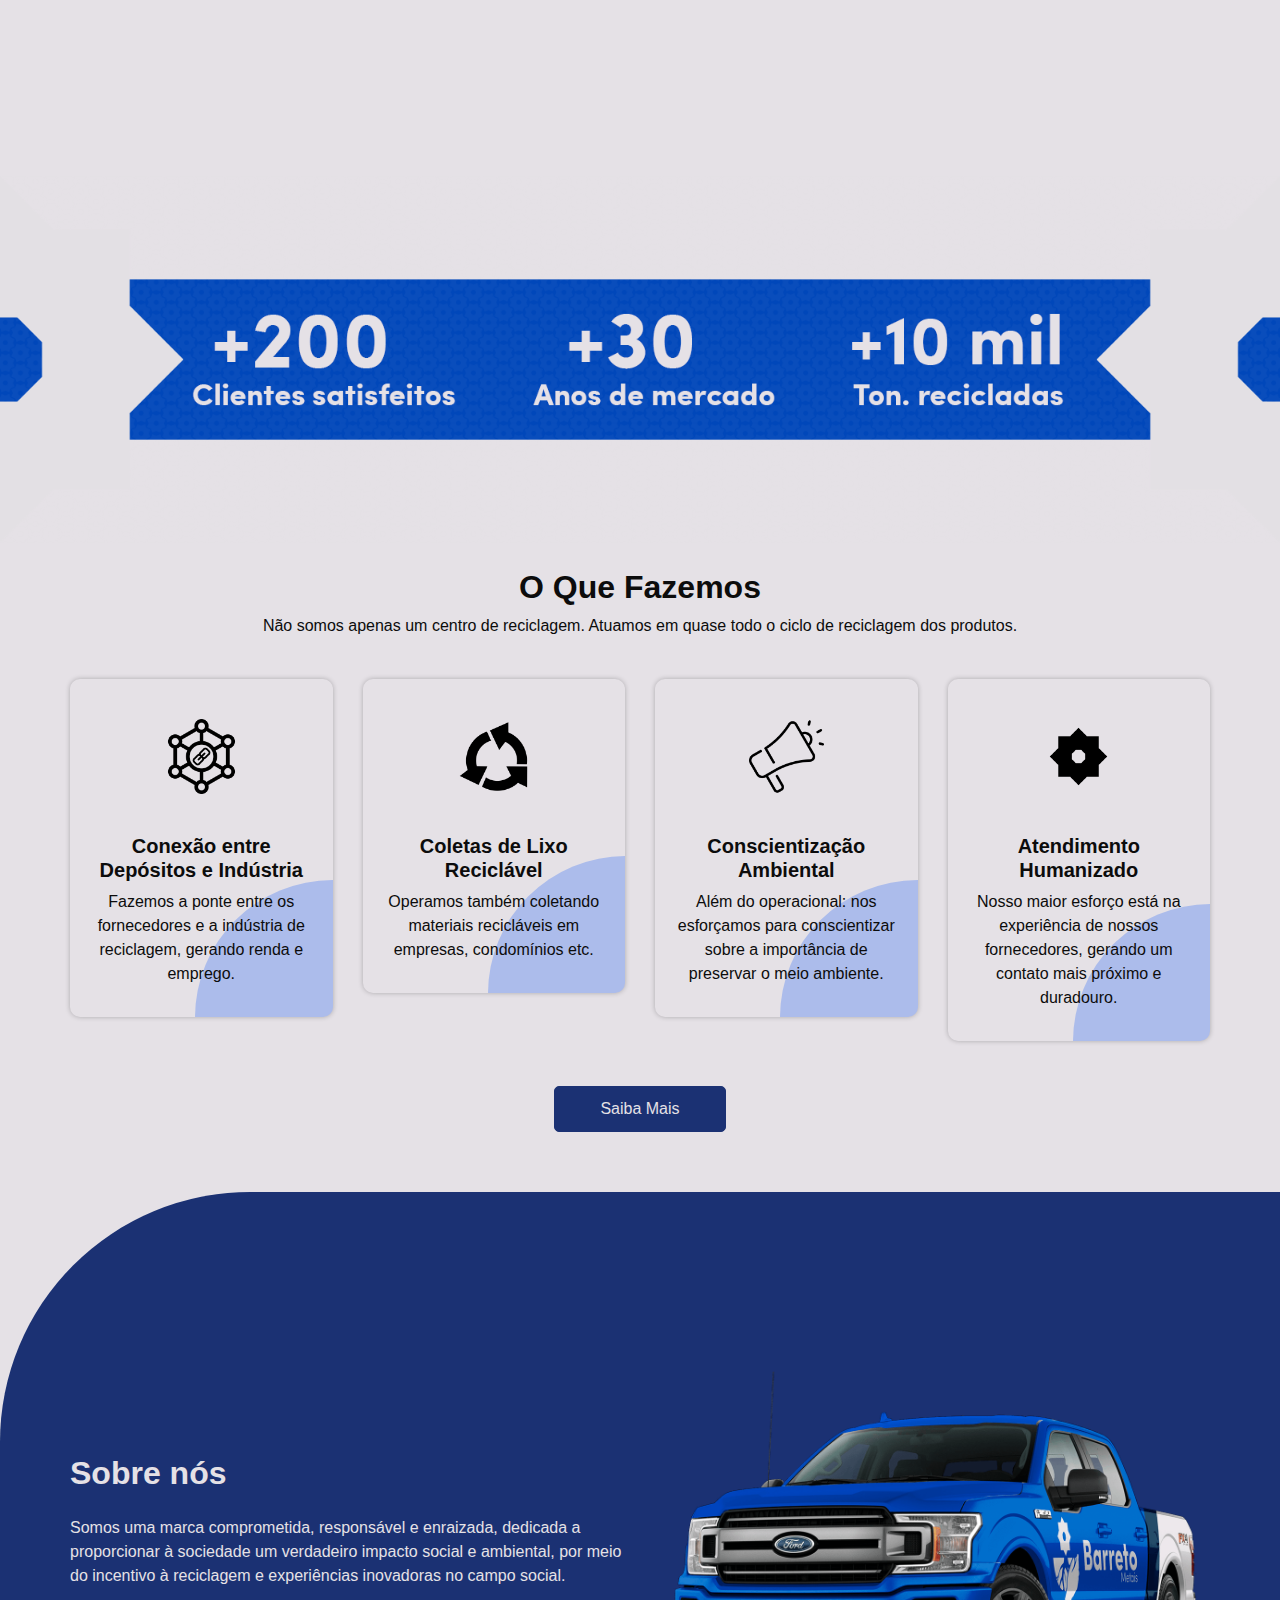
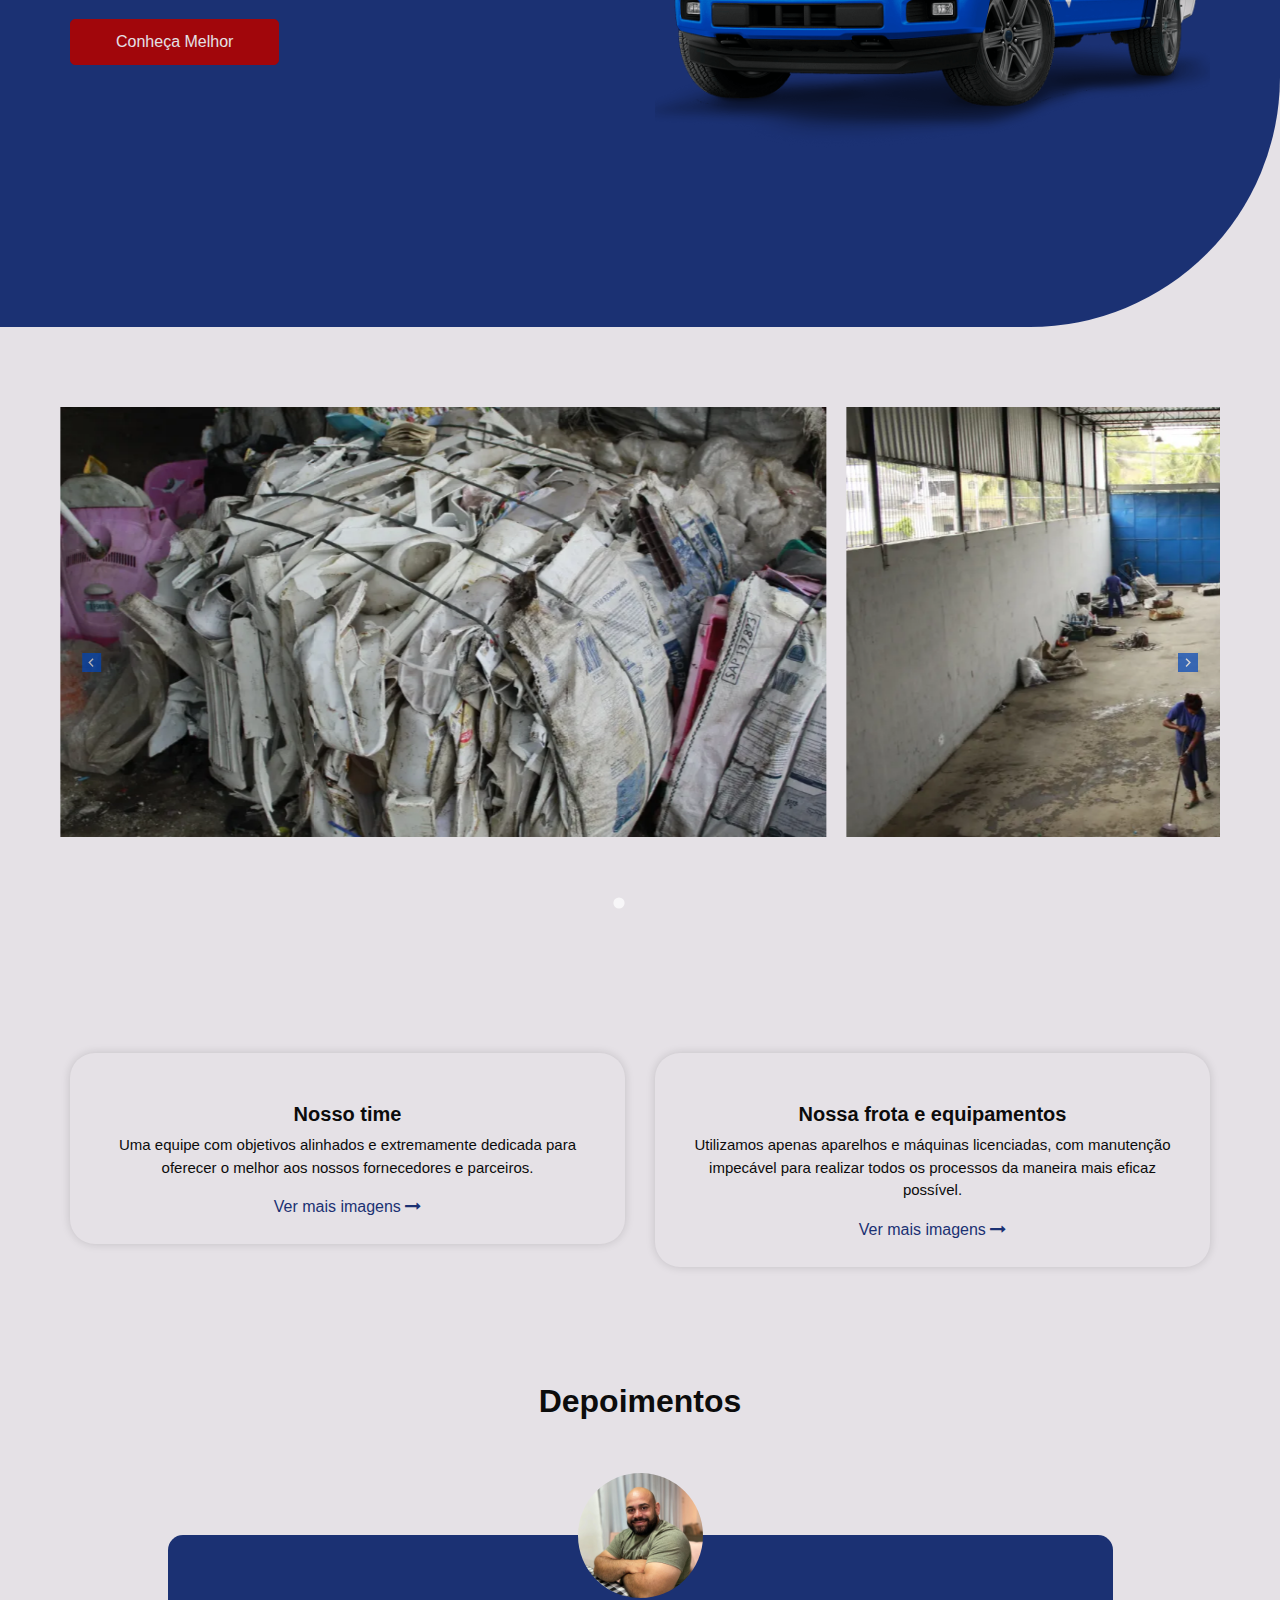
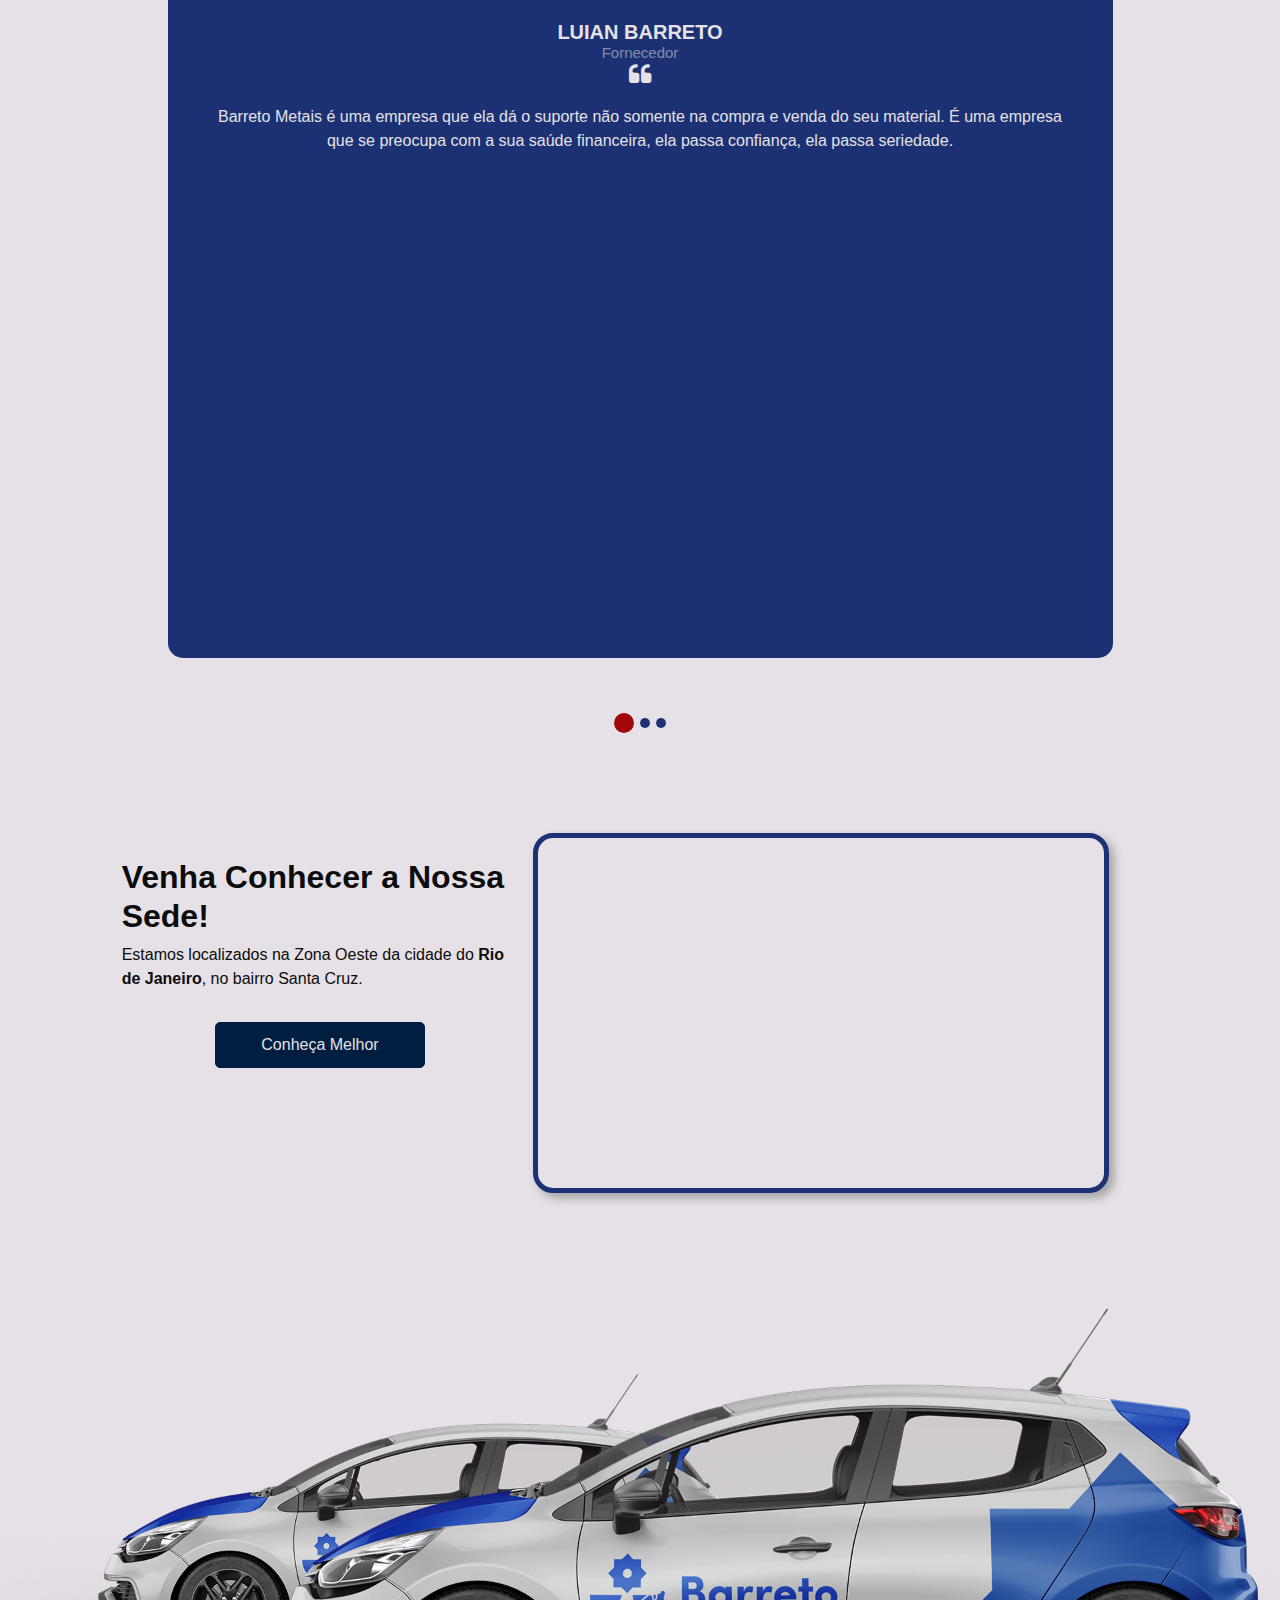
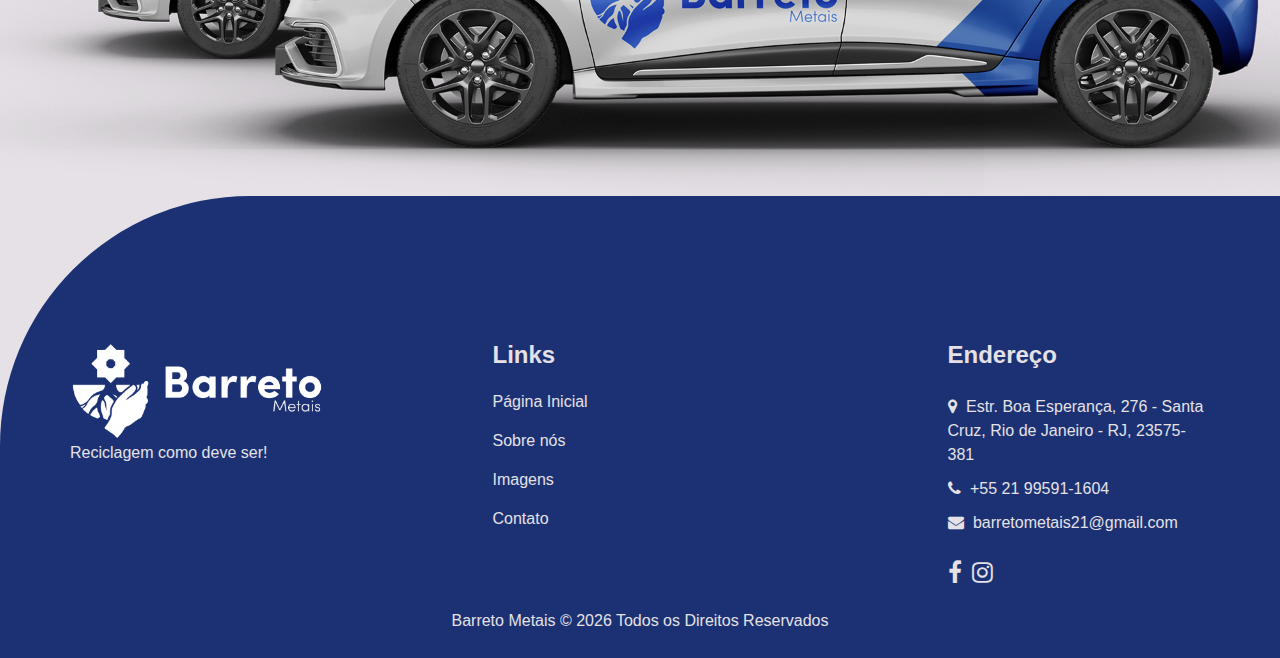
==== commit dc44839c: "mudança de cores" ====
--- a/index.html
+++ b/index.html
@@ -21,7 +21,7 @@
     />
     <meta name="author" content="Barreto Metais" />
 
-    <title>Barreto Metais | Reciclagem como deve ser!</title>
+    <title>Kingtron Máquinas - Medindo memórias</title>
 
     <!-- bootstrap core css -->
     <link rel="stylesheet" type="text/css" href="css/bootstrap.css" />
@@ -51,11 +51,12 @@
         <div class="container-fluid">
           <nav class="navbar navbar-expand-lg custom_nav-container">
             <a class="navbar-brand" href="index.html">
-              <img
+              <!-- <img
                 src="../images/Horizontal Branco.png"
                 class="headerLogo"
                 alt="logo horizontal barreto metais"
-              />
+              /> -->
+              Kingtron Máquinas
             </a>
 
             <button
--- a/css/style.css
+++ b/css/style.css
@@ -10,17 +10,17 @@
 /* Estilização da barra de rolagem */
 ::-webkit-scrollbar {
   width: 10px; /* Largura da barra de rolagem */
-  background-color: #011e41; /* Cor de fundo da barra de rolagem */
+  background-color: #a1060b; /* Cor de fundo da barra de rolagem */
 }
 
 /* Estilização do indicador de rolagem (a própria barra de rolagem) */
 ::-webkit-scrollbar-thumb {
-  background-color: #0047ba; /* Cor da barra de rolagem */
+  background-color: #1b3173; /* Cor da barra de rolagem */
 }
 
 /* Estilização do indicador de rolagem quando passar o mouse sobre ele */
 ::-webkit-scrollbar-thumb:hover {
-  background-color: #00359f; /* Cor da barra de rolagem ao passar o mouse */
+  background-color: #3c61d1; /* Cor da barra de rolagem ao passar o mouse */
 }
 
 /* Habilitar a rolagem suave */
@@ -222,7 +222,7 @@
   font-weight: bold;
 }
 .heading_container2 h2 span {
-  color: #0047ba;
+  color: #1b3173;
 }
 .heading_container2.heading_center {
   align-items: center;
@@ -240,7 +240,7 @@
   font-weight: bold;
 }
 .heading_container h2 span {
-  color: #0047ba;
+  color: #1b3173;
 }
 .heading_container.heading_center {
   align-items: center;
@@ -270,7 +270,7 @@
   min-height: 100vh;
   display: flex;
   flex-direction: column;
-  background-color: #0047ba;
+  background-color: #1b3173;
   border-radius: 0 0 350px 0;
 }
 
@@ -313,7 +313,7 @@
   transition: all 0.3s;
 }
 .custom_nav-container .navbar-nav .nav-item:hover .nav-link, .custom_nav-container .navbar-nav .nav-item.active .nav-link {
-  color: #0047ba;
+  color: #1b3173;
   font-weight: 600;
   background-color: #e5e1e6;
 }
@@ -394,16 +394,16 @@
   margin-left: 5px;
 }
 .quote_btn-container a:hover {
-  color: #011e41;
+  color: #a1060b;
 }
 .quote_btn-container .quote_btn {
   display: inline-block;
   padding: 5px 25px;
-  background-color: #011e41;
+  background-color: #a1060b;
   color: #e5e1e6;
   border-radius: 5px;
   transition: all 0.3s;
-  border: 1px solid #011e41;
+  border: 1px solid #a1060b;
   border-radius: 25px;
   box-shadow: 4px 2px 10px rgba(0, 0, 0, 0.15);
 }
@@ -449,11 +449,11 @@
 .slider_section .detail-box .btn-box .btn1 {
   display: inline-block;
   padding: 12px 15px;
-  background-color: #003487;
+  background-color: #111f4a;
   color: #e5e1e6;
   border-radius: 5px;
   transition: all 0.3s;
-  border: 1px solid #003487;
+  border: 1px solid #111f4a;
 }
 .slider_section .detail-box .btn-box .btn1:hover {
   color: #e5e1e6;
@@ -479,7 +479,7 @@
 .slider_section .carousel-indicators li.active {
   width: 23px;
   height: 23px;
-  background-color: #011e41;
+  background-color: #a1060b;
 }
 
 .container .heading_container h2,
@@ -506,14 +506,14 @@
   display: block;
   width: 50vw;
   border-radius: 35px;
-  background-color: #0047ba;
+  background-color: #1b3173;
   color: #e5e1e6;
   transition: 0.5s ease-in-out;
 }
 .gallery_section .heading_container h2:hover {
   scale: 1.05;
-  border: 2px solid #0047ba;
-  color: #0047ba;
+  border: 2px solid #1b3173;
+  color: #1b3173;
   background-color: transparent;
 }
 .gallery_section .box {
@@ -532,7 +532,7 @@
   position: absolute;
   right: -137.5px;
   bottom: -137.5px;
-  background-color: #c4dbff;
+  background-color: #acbceb;
   z-index: -1;
   border-radius: 100%;
   transition: all 0.3s;
@@ -564,7 +564,7 @@
 }
 .gallery_section .box:hover::before {
   transform: scale(5);
-  background-color: #0047ba;
+  background-color: #1b3173;
 }
 .gallery_section .box:hover img {
   filter: invert(1);
@@ -578,11 +578,11 @@
 .gallery_section .btn-box a {
   display: inline-block;
   padding: 10px 45px;
-  background-color: #0047ba;
+  background-color: #1b3173;
   color: #e5e1e6;
   border-radius: 5px;
   transition: all 0.3s;
-  border: 1px solid #0047ba;
+  border: 1px solid #1b3173;
 }
 .gallery_section .btn-box a:hover {
   color: #e5e1e6;
@@ -681,7 +681,7 @@
   position: absolute;
   right: -137.5px;
   bottom: -137.5px;
-  background-color: #c4dbff;
+  background-color: #acbceb;
   z-index: -1;
   border-radius: 100%;
   transition: all 0.3s;
@@ -713,7 +713,7 @@
 }
 .service_section .box:hover::before {
   transform: scale(5);
-  background-color: #0047ba;
+  background-color: #1b3173;
 }
 .service_section .box:hover img {
   filter: invert(1);
@@ -726,11 +726,11 @@
 .service_section .btn-box a {
   display: inline-block;
   padding: 10px 45px;
-  background-color: #0047ba;
+  background-color: #1b3173;
   color: #e5e1e6;
   border-radius: 5px;
   transition: all 0.3s;
-  border: 1px solid #0047ba;
+  border: 1px solid #1b3173;
 }
 .service_section .btn-box a:hover {
   color: #e5e1e6;
@@ -738,7 +738,7 @@
 }
 
 .about_section {
-  background-color: #0047ba;
+  background-color: #1b3173;
   color: #e5e1e6;
   border-radius: 250px 0 250px 0;
 }
@@ -757,11 +757,11 @@
 .about_section .detail-box a {
   display: inline-block;
   padding: 10px 45px;
-  background-color: #011e41;
+  background-color: #a1060b;
   color: #e5e1e6;
   border-radius: 5px;
   transition: all 0.3s;
-  border: 1px solid #011e41;
+  border: 1px solid #a1060b;
   margin-top: 15px;
 }
 .about_section .detail-box a:hover {
@@ -800,7 +800,7 @@
   font-size: 15px;
 }
 .case_section .box .detail-box a {
-  color: #0047ba;
+  color: #1b3173;
 }
 
 .client_section .box {
@@ -841,7 +841,7 @@
 }
 .client_section .box .detail-box {
   background-color: #e5e1e6;
-  background-color: #0047ba;
+  background-color: #1b3173;
   color: #e5e1e6;
   border-radius: 15px;
   padding: 85px 45px 15px 45px;
@@ -853,7 +853,7 @@
   align-items: center;
 }
 .client_section .carousel-indicators li {
-  background-color: #0047ba;
+  background-color: #1b3173;
   width: 10px;
   height: 10px;
   border-radius: 100%;
@@ -862,7 +862,7 @@
 .client_section .carousel-indicators li.active {
   width: 20px;
   height: 20px;
-  background-color: #011e41;
+  background-color: #a1060b;
 }
 
 .contactPage {
@@ -899,7 +899,7 @@
   height: 40vh;
   width: 45vw;
   border-radius: 20px;
-  border: 5px solid #0047ba;
+  border: 5px solid #1b3173;
   box-shadow: 5px 5px 10px rgba(68, 68, 68, 0.4);
 }
 
@@ -910,7 +910,7 @@
   }
 }
 .footer_container {
-  background-color: #0047ba;
+  background-color: #1b3173;
   color: #e5e1e6;
   border-radius: 350px 0 0 0;
   padding-top: 145px;
@@ -933,7 +933,7 @@
   margin-right: 5px;
 }
 .info_section .info_contact .contact_link_box a:hover {
-  color: #011e41;
+  color: #a1060b;
 }
 .info_section .info_social {
   display: flex;
@@ -949,7 +949,7 @@
   font-size: 24px;
 }
 .info_section .info_social a:hover {
-  color: #011e41;
+  color: #a1060b;
 }
 .info_section .info_links {
   display: flex;
@@ -963,7 +963,7 @@
   color: #e5e1e6;
 }
 .info_section .info_links a:hover {
-  color: #011e41;
+  color: #a1060b;
 }
 .info_section form input {
   border: none;
@@ -985,11 +985,11 @@
   text-align: center;
   display: inline-block;
   padding: 10px 55px;
-  background-color: #011e41;
+  background-color: #a1060b;
   color: #e5e1e6;
   border-radius: 0;
   transition: all 0.3s;
-  border: 1px solid #011e41;
+  border: 1px solid #a1060b;
   margin-top: 15px;
 }
 .info_section form button:hover {
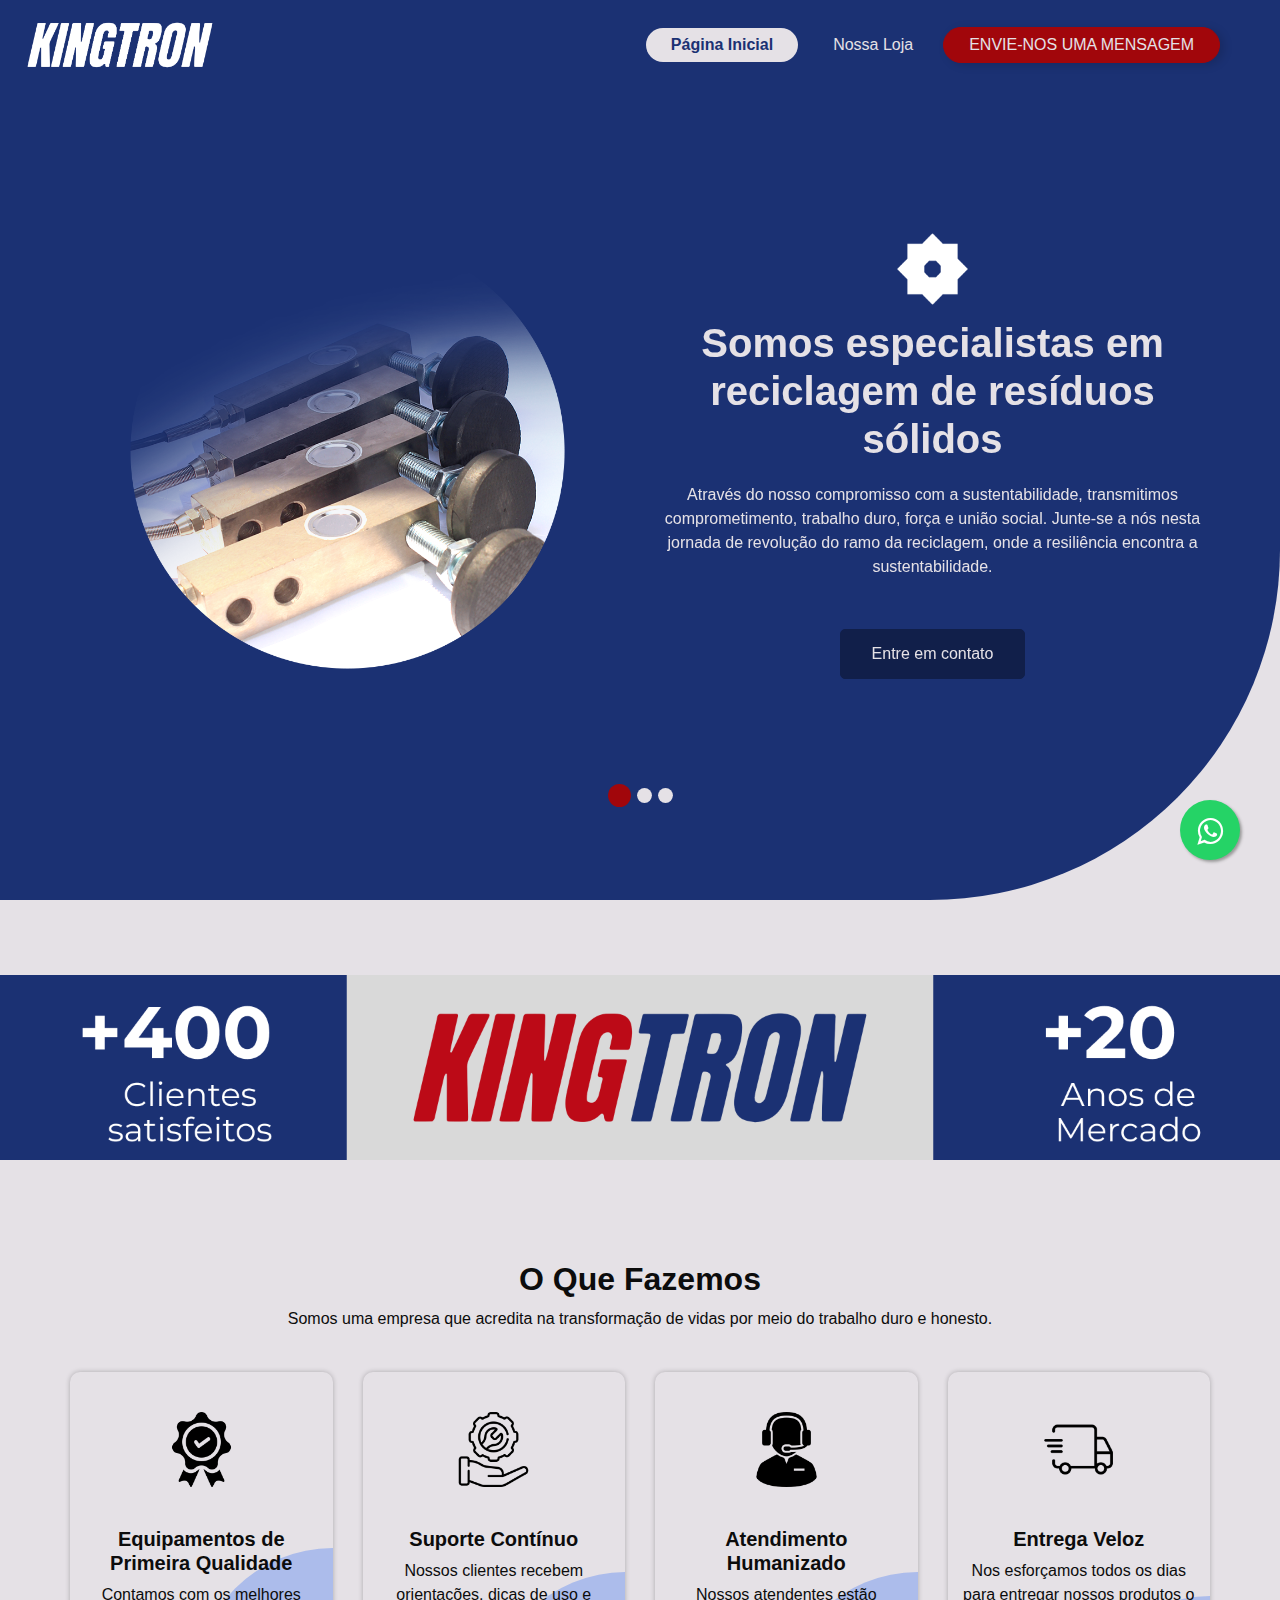
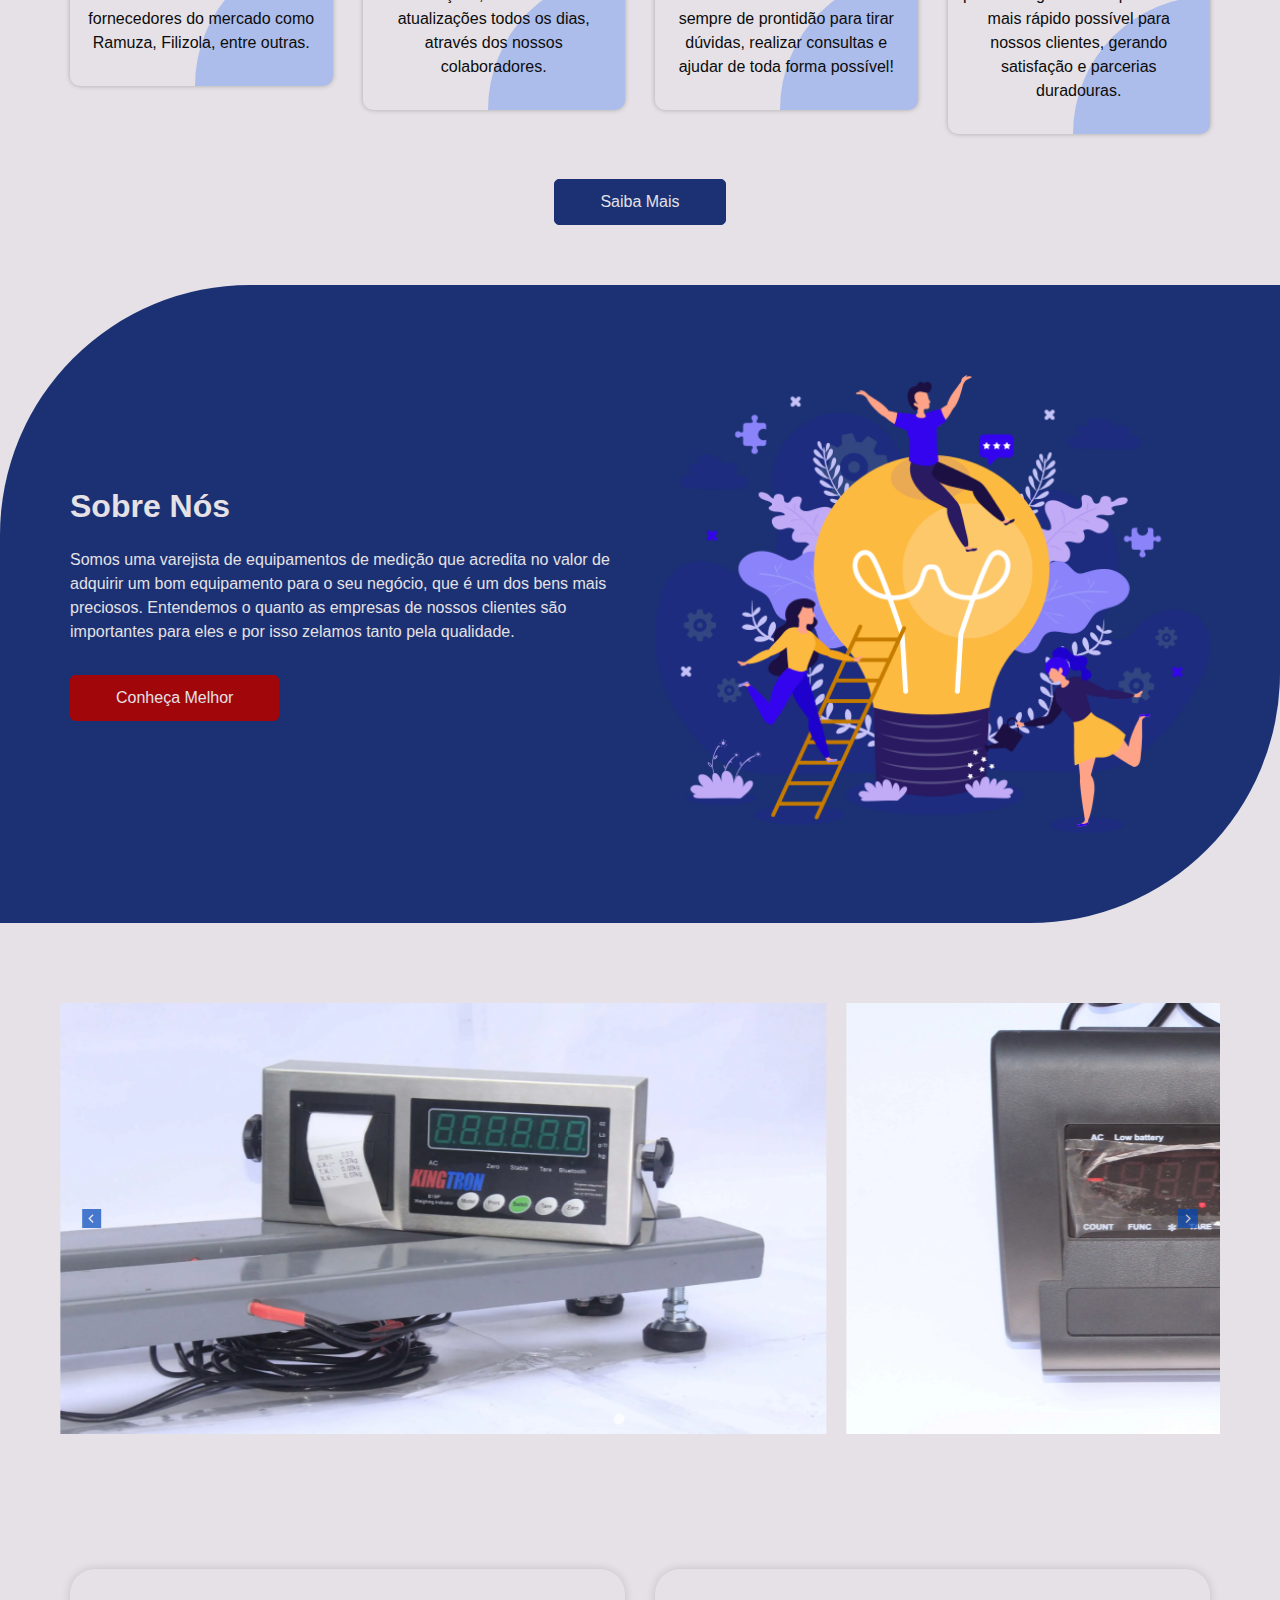
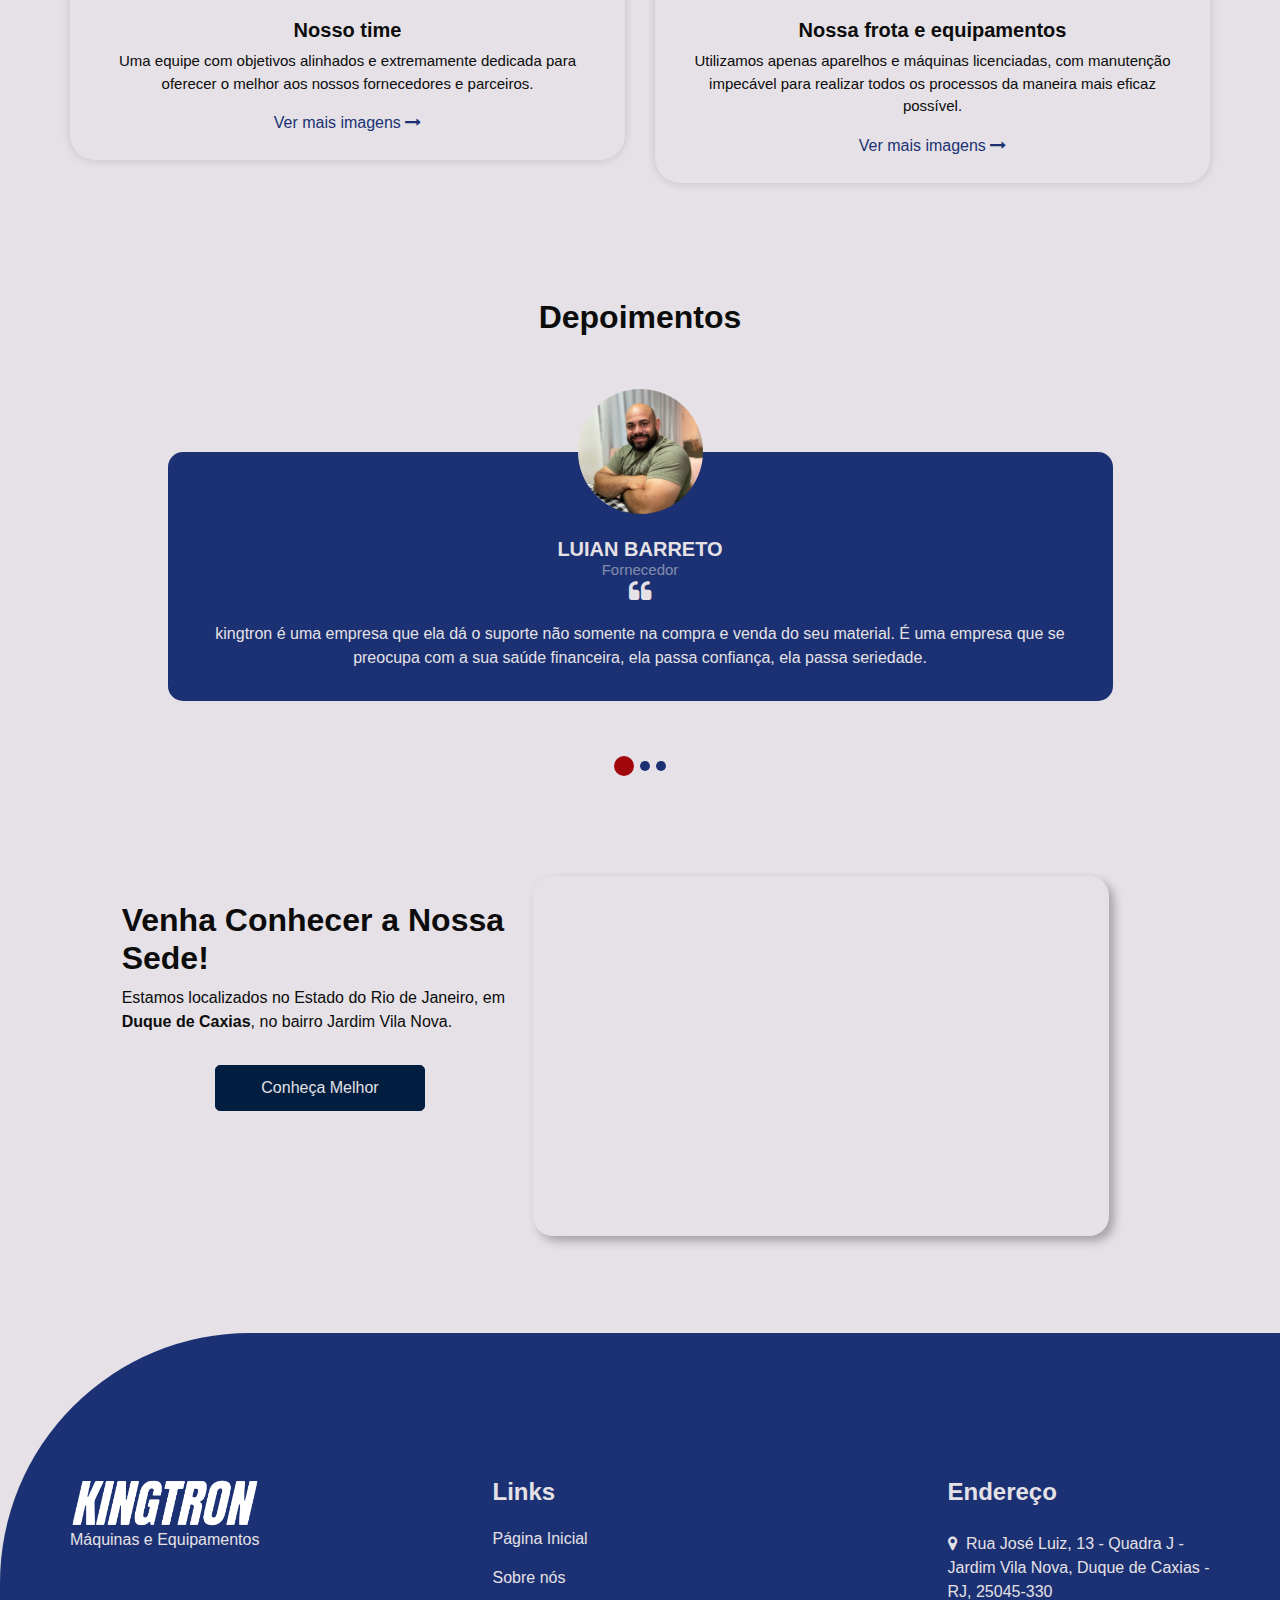
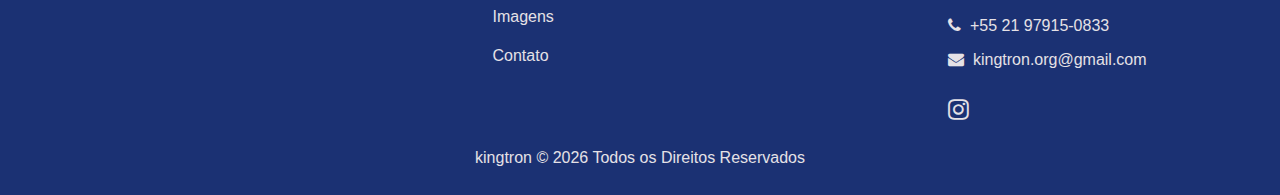
==== commit 1431340b: "atualizações" ====
--- a/index.html
+++ b/index.html
@@ -19,7 +19,7 @@
     do ramo da reciclagem, onde a resiliência encontra a
     sustentabilidade."
     />
-    <meta name="author" content="Barreto Metais" />
+    <meta name="author" content="kingtron" />
 
     <title>Kingtron Máquinas - Medindo memórias</title>
 
@@ -45,18 +45,31 @@
   </head>
 
   <body>
+    <!-- whatsapp button -->
+    <link
+      rel="stylesheet"
+      href="https://maxcdn.bootstrapcdn.com/font-awesome/4.5.0/css/font-awesome.min.css"
+    />
+    <a
+      href="https://api.whatsapp.com/send?phone=5521979150833&text=Olá, vim pelo site da Kingtron e quero mais informações."
+      class="float"
+      target="_blank"
+    >
+      <i class="fa fa-whatsapp my-float"></i>
+    </a>
+    <!-- whatsapp button -->
+
     <div class="hero_area">
       <!-- header section strats -->
       <header class="header_section">
         <div class="container-fluid">
           <nav class="navbar navbar-expand-lg custom_nav-container">
             <a class="navbar-brand" href="index.html">
-              <!-- <img
+              <img
                 src="../images/Horizontal Branco.png"
                 class="headerLogo"
-                alt="logo horizontal barreto metais"
-              /> -->
-              Kingtron Máquinas
+                alt="logo horizontal kingtron"
+              />
             </a>
 
             <button
@@ -78,19 +91,25 @@
                     >Página Inicial <span class="sr-only">(current)</span></a
                   >
                 </li>
+                <!-- <li class="nav-item">
+                  <a class="nav-link" href="about.html"> Sobre</a>
+                </li> -->
                 <li class="nav-item">
-                  <a class="nav-link" href="about.html"> Sobre</a>
+                  <a
+                    class="nav-link"
+                    href="https://www.kingtron.com.br"
+                    rel="noreferrer"
+                    target="_blank"
+                    >Nossa Loja</a
+                  >
                 </li>
-                <li class="nav-item">
-                  <a class="nav-link" href="images.html">Imagens</a>
-                </li>
-                <li class="nav-item">
+                <!-- <li class="nav-item">
                   <a class="nav-link" href="contact.html">Contato</a>
-                </li>
+                </li> -->
               </ul>
               <div class="quote_btn-container">
                 <a
-                  href="https://wa.me/5521995911604?text=Olá, vim do site e gostaria de saber melhor sobre a Barreto Metais!"
+                  href="https://wa.me/5521979150833?text=Olá, vim do site e gostaria de saber melhor sobre a Kingtron!"
                   rel="noreferrer"
                   target="_blank"
                   class="quote_btn"
@@ -136,7 +155,7 @@
                       </p>
                       <div class="btn-box">
                         <a
-                          href="https://wa.me/5521995911604?text=Olá, vim do site e gostaria de saber melhor sobre a Barreto Metais!"
+                          href="https://wa.me/5521979150833?text=Olá, vim do site e gostaria de saber melhor sobre a Kingtron!"
                           rel="noreferrer"
                           target="_blank"
                           class="btn1"
@@ -175,7 +194,7 @@
                       </p>
                       <div class="btn-box">
                         <a
-                          href="https://wa.me/5521995911604?text=Olá, vim do site e gostaria de saber melhor sobre a Barreto Metais!"
+                          href="https://wa.me/5521979150833?text=Olá, vim do site e gostaria de saber melhor sobre a Kingtron!"
                           rel="noreferrer"
                           target="_blank"
                           class="btn1"
@@ -213,7 +232,7 @@
                       </p>
                       <div class="btn-box">
                         <a
-                          href="https://wa.me/5521995911604?text=Olá, vim do site e gostaria de saber melhor sobre a Barreto Metais!"
+                          href="https://wa.me/5521979150833?text=Olá, vim do site e gostaria de saber melhor sobre a Kingtron!"
                           rel="noreferrer"
                           target="_blank"
                           class="btn1"
@@ -241,10 +260,10 @@
       <!-- end slider section -->
     </div>
 
-    <div class="container">
+    <!-- <div class="container">
       <div class="video">
         <div class="heading_container">
-          <h2>O que é a Barreto Metais</h2>
+          <h2>O que é a Kingtron?</h2>
           <p>
             Não somos apenas um centro de reciclagem. Atuamos em quase todo o
             ciclo de reciclagem dos produtos.
@@ -252,17 +271,17 @@
         </div>
 
         <!-- video 1 -->
-        <div class="video-container">
-          <iframe
-            src="https://www.youtube.com/embed/j6cxSqt7Mws?si=aAEDArfR7AWyL8g7"
-            frameborder="0"
-            allow="accelerometer; autoplay; encrypted-media; gyroscope;"
-            allowfullscreen
-          ></iframe>
-        </div>
-        <!-- video 1 -->
-      </div>
-    </div>
+    <!-- <div class="video-container">
+            <iframe
+              src="https://www.youtube.com/embed/j6cxSqt7Mws?si=aAEDArfR7AWyL8g7"
+              frameborder="0"
+              allow="accelerometer; autoplay; encrypted-media; gyroscope;"
+              allowfullscreen
+            ></iframe>
+          </div> -->
+    <!-- video 1 -->
+    <!-- </div> -->
+    <!-- </div>  -->
 
     <!-- faixa -->
     <div class="faixa">
@@ -278,8 +297,8 @@
         <div class="heading_container">
           <h2>O Que Fazemos</h2>
           <p>
-            Não somos apenas um centro de reciclagem. Atuamos em quase todo o
-            ciclo de reciclagem dos produtos.
+            Somos uma empresa que acredita na transformação de vidas por meio do
+            trabalho duro e honesto.
           </p>
         </div>
         <div class="row">
@@ -289,10 +308,10 @@
                 <img src="images/s1.png" alt="" />
               </div>
               <div class="detail-box">
-                <h5>Conexão entre Depósitos e Indústria</h5>
+                <h5>Equipamentos de Primeira Qualidade</h5>
                 <p>
-                  Fazemos a ponte entre os fornecedores e a indústria de
-                  reciclagem, gerando renda e emprego.
+                  Contamos com os melhores fornecedores do mercado como Ramuza,
+                  Filizola, entre outras.
                 </p>
               </div>
             </div>
@@ -303,10 +322,10 @@
                 <img src="images/s2.png" alt="" />
               </div>
               <div class="detail-box">
-                <h5>Coletas de Lixo Reciclável</h5>
+                <h5>Suporte Contínuo</h5>
                 <p>
-                  Operamos também coletando materiais recicláveis em empresas,
-                  condomínios etc.
+                  Nossos clientes recebem orientações, dicas de uso e
+                  atualizações todos os dias, através dos nossos colaboradores.
                 </p>
               </div>
             </div>
@@ -317,10 +336,10 @@
                 <img src="images/s3.png" alt="" />
               </div>
               <div class="detail-box">
-                <h5>Conscientização Ambiental</h5>
+                <h5>Atendimento Humanizado</h5>
                 <p>
-                  Além do operacional: nos esforçamos para conscientizar sobre a
-                  importância de preservar o meio ambiente.
+                  Nossos atendentes estão sempre de prontidão para tirar
+                  dúvidas, realizar consultas e ajudar de toda forma possível!
                 </p>
               </div>
             </div>
@@ -331,17 +350,24 @@
                 <img src="images/s4.png" alt="" />
               </div>
               <div class="detail-box">
-                <h5>Atendimento Humanizado</h5>
+                <h5>Entrega Veloz</h5>
                 <p>
-                  Nosso maior esforço está na experiência de nossos
-                  fornecedores, gerando um contato mais próximo e duradouro.
+                  Nos esforçamos todos os dias para entregar nossos produtos o
+                  mais rápido possível para nossos clientes, gerando satisfação
+                  e parcerias duradouras.
                 </p>
               </div>
             </div>
           </div>
         </div>
         <div class="btn-box">
-          <a href=""> Saiba Mais </a>
+          <a
+            href="https://wa.me/5521979150833?text=Olá, vim do site e gostaria de saber melhor sobre a Kingtron!"
+            rel="noreferrer"
+            target="_blank"
+          >
+            Saiba Mais
+          </a>
         </div>
       </div>
     </section>
@@ -355,16 +381,17 @@
           <div class="col-md-6">
             <div class="detail-box">
               <div class="heading_container2">
-                <h2>Sobre nós</h2>
+                <h2>Sobre Nós</h2>
               </div>
               <p>
-                Somos uma marca comprometida, responsável e enraizada, dedicada
-                a proporcionar à sociedade um verdadeiro impacto social e
-                ambiental, por meio do incentivo à reciclagem e experiências
-                inovadoras no campo social.
+                Somos uma varejista de equipamentos de medição que acredita no
+                valor de adquirir um bom equipamento para o seu negócio, que é
+                um dos bens mais preciosos. Entendemos o quanto as empresas de
+                nossos clientes são importantes para eles e por isso zelamos
+                tanto pela qualidade.
               </p>
               <a
-                href="https://wa.me/5521995911604?text=Olá, vim do site e gostaria de saber melhor sobre a Barreto Metais!"
+                href="https://wa.me/5521979150833?text=Olá, vim do site e gostaria de saber melhor sobre a Kingtron!"
                 rel="noreferrer"
                 target="_blank"
               >
@@ -374,7 +401,7 @@
           </div>
           <div class="col-md-6">
             <div class="img-box">
-              <img src="images/about-img.png" alt="" />
+              <img src="images/contact-img.png" alt="" />
             </div>
           </div>
         </div>
@@ -391,39 +418,30 @@
               <ul class="splide__list">
                 <li class="splide__slide">
                   <img
-                    src="./images/gallery/galleryImg (4).webp"
+                    src="./images/gallery/galleryImg (1).webp"
                     alt="Slider"
                   />
                 </li>
                 <li class="splide__slide">
                   <img
-                    src="./images/gallery/galleryImg (14).webp"
+                    src="./images/gallery/galleryImg (2).webp"
                     alt="Slider"
                   />
                 </li>
                 <li class="splide__slide">
                   <img
-                    src="./images/gallery/galleryImg (17).webp"
+                    src="./images/gallery/galleryImg (3).webp"
                     alt="Slider"
                   />
                 </li>
                 <li class="splide__slide">
-                  <img
-                    src="images/gallery/galleryImg (1).webp"
-                    alt="Slider"
-                  />
+                  <img src="images/gallery/galleryImg (4).webp" alt="Slider" />
                 </li>
                 <li class="splide__slide">
-                  <img
-                    src="images/gallery/galleryImg (42).webp"
-                    alt="Slider"
-                  />
+                  <img src="images/gallery/galleryImg (5).webp" alt="Slider" />
                 </li>
                 <li class="splide__slide">
-                  <img
-                    src="images/gallery/galleryImg (38).webp"
-                    alt="Slider"
-                  />
+                  <img src="images/gallery/galleryImg (6).webp" alt="Slider" />
                 </li>
               </ul>
             </div>
@@ -539,19 +557,19 @@
                         <i class="fa fa-quote-left" aria-hidden="true"></i>
                       </div>
                       <p>
-                        Barreto Metais é uma empresa que ela dá o suporte não
-                        somente na compra e venda do seu material. É uma empresa
-                        que se preocupa com a sua saúde financeira, ela passa
+                        kingtron é uma empresa que ela dá o suporte não somente
+                        na compra e venda do seu material. É uma empresa que se
+                        preocupa com a sua saúde financeira, ela passa
                         confiança, ela passa seriedade.
                       </p>
-                      <div class="video-containerDep">
+                      <!-- <div class="video-containerDep">
                         <iframe
                           src="https://www.youtube.com/embed/vXYEb1MWUlo?si=Ko8pbGhBGQ5YXoIW"
                           frameborder="0"
                           allow="accelerometer; autoplay; encrypted-media; gyroscope;"
                           allowfullscreen
                         ></iframe>
-                      </div>
+                      </div> -->
                     </div>
                   </div>
                 </div>
@@ -579,19 +597,19 @@
                         <i class="fa fa-quote-left" aria-hidden="true"></i>
                       </div>
                       <p>
-                        Barreto Metais é uma empresa que ela dá o suporte não
-                        somente na compra e venda do seu material. É uma empresa
-                        que se preocupa com a sua saúde financeira, ela passa
+                        kingtron é uma empresa que ela dá o suporte não somente
+                        na compra e venda do seu material. É uma empresa que se
+                        preocupa com a sua saúde financeira, ela passa
                         confiança, ela passa seriedade.
                       </p>
-                      <div class="video-containerDep">
+                      <!-- <div class="video-containerDep">
                         <iframe
                           src="https://www.youtube.com/embed/vXYEb1MWUlo?si=Ko8pbGhBGQ5YXoIW"
                           frameborder="0"
                           allow="accelerometer; autoplay; encrypted-media; gyroscope;"
                           allowfullscreen
                         ></iframe>
-                      </div>
+                      </div> -->
                     </div>
                   </div>
                 </div>
@@ -618,19 +636,19 @@
                         <i class="fa fa-quote-left" aria-hidden="true"></i>
                       </div>
                       <p>
-                        Barreto Metais é uma empresa que ela dá o suporte não
-                        somente na compra e venda do seu material. É uma empresa
-                        que se preocupa com a sua saúde financeira, ela passa
+                        kingtron é uma empresa que ela dá o suporte não somente
+                        na compra e venda do seu material. É uma empresa que se
+                        preocupa com a sua saúde financeira, ela passa
                         confiança, ela passa seriedade.
                       </p>
-                      <div class="video-containerDep">
+                      <!-- <div class="video-containerDep">
                         <iframe
                           src="https://www.youtube.com/embed/vXYEb1MWUlo?si=Ko8pbGhBGQ5YXoIW"
                           frameborder="0"
                           allow="accelerometer; autoplay; encrypted-media; gyroscope;"
                           allowfullscreen
                         ></iframe>
-                      </div>
+                      </div> -->
                     </div>
                   </div>
                 </div>
@@ -662,11 +680,11 @@
               <h2>Venha Conhecer a Nossa Sede!</h2>
 
               <p>
-                Estamos localizados na Zona Oeste da cidade do
-                <strong>Rio de Janeiro</strong>, no bairro Santa Cruz.
+                Estamos localizados no Estado do Rio de Janeiro, em
+                <strong>Duque de Caxias</strong>, no bairro Jardim Vila Nova.
               </p>
               <a
-                href="https://wa.me/5521995911604?text=Olá, vim do site e gostaria de saber melhor sobre a Barreto Metais!"
+                href="https://wa.me/5521979150833?text=Olá, vim do site e gostaria de saber melhor sobre a Kingtron!"
                 rel="noreferrer"
                 target="_blank"
               >
@@ -678,8 +696,12 @@
             <div class="mapContainer">
               <iframe
                 id="googleMap"
-                src="https://www.google.com/maps/embed?pb=!1m18!1m12!1m3!1d3675.062725756834!2d-43.66711782503163!3d-22.911057138023004!2m3!1f0!2f0!3f0!3m2!1i1024!2i768!4f13.1!3m3!1m2!1s0x9bfb1d1205a161%3A0x9a68e391d15c481c!2sBARRETO%20METAIS!5e0!3m2!1spt-BR!2sbr!4v1694526595185!5m2!1spt-BR!2sbr"
-                allowfullscreen=""
+                src="https://www.google.com/maps/embed?pb=!1m14!1m8!1m3!1d14720.796578938027!2d-43.3150212!3d-22.7208383!3m2!1i1024!2i768!4f13.1!3m3!1m2!1s0x99710be03aec9f%3A0x1792186ae664fe79!2sKingtron%20-%20Balan%C3%A7as%20Eletr%C3%B4nicas!5e0!3m2!1spt-BR!2sbr!4v1696952221693!5m2!1spt-BR!2sbr"
+                width="600"
+                height="450"
+                style="border: 0"
+                allowfullscreen="
+                allowfullscreen="
                 loading="lazy"
                 referrerpolicy="no-referrer-when-downgrade"
               ></iframe>
@@ -691,12 +713,12 @@
 
     <!-- end contact section -->
 
-    <div class="carImages">
+    <!-- <div class="carImages">
       <img
         src="./images/cars.png"
         alt="Dois carros adesivados com a identidade visual da empresa"
       />
-    </div>
+    </div> -->
 
     <div class="footer_container">
       <!-- info section -->
@@ -709,9 +731,9 @@
                 <img
                   src="../images/Horizontal Branco.png"
                   class="headerLogo"
-                  alt="logo horizontal barreto metais"
+                  alt="logo horizontal kingtron"
                 />
-                <p>Reciclagem como deve ser!</p>
+                <p>Máquinas e Equipamentos</p>
               </div>
             </div>
             <div class="col-md-6 col-lg-2 mx-auto">
@@ -733,34 +755,34 @@
                   <a href="">
                     <i class="fa fa-map-marker" aria-hidden="true"></i>
                     <span>
-                      Estr. Boa Esperança, 276 - Santa Cruz, Rio de Janeiro -
-                      RJ, 23575-381
+                      Rua José Luiz, 13 - Quadra J - Jardim Vila Nova, Duque de
+                      Caxias - RJ, 25045-330
                     </span>
                   </a>
                   <a
-                    href="https://wa.me/5521995911604?text=Olá, vim do site e gostaria de saber melhor sobre a Barreto Metais!"
+                    href="https://wa.me/5521979150833?text=Olá, vim do site e gostaria de saber melhor sobre a Kingtron!"
                     rel="noreferrer"
                     target="_blank"
                   >
                     <i class="fa fa-phone" aria-hidden="true"></i>
-                    <span> +55 21 99591-1604 </span>
+                    <span> +55 21 97915-0833 </span>
                   </a>
                   <a href="">
                     <i class="fa fa-envelope" aria-hidden="true"></i>
-                    <span> barretometais21@gmail.com </span>
+                    <span> kingtron.org@gmail.com </span>
                   </a>
                 </div>
               </div>
               <div class="info_social">
-                <a
+                <!-- <a
                   href="https://facebook.com/@barretometaisrj"
                   rel="noreferrer"
                   target="_blank"
                 >
                   <i class="fa fa-facebook" aria-hidden="true"></i>
-                </a>
+                </a> -->
                 <a
-                  href="https://instagram.com/barretometais"
+                  href="https://instagram.com/kingtronbrasil"
                   rel="noreferrer"
                   target="_blank"
                 >
@@ -778,8 +800,8 @@
       <footer class="footer_section">
         <div class="container">
           <p>
-            Barreto Metais &copy; <span id="displayYear"></span> Todos os
-            Direitos Reservados
+            kingtron &copy; <span id="displayYear"></span> Todos os Direitos
+            Reservados
           </p>
         </div>
       </footer>
--- a/css/style.css
+++ b/css/style.css
@@ -53,6 +53,9 @@
   margin: 0 auto;
 }
 
+.faixa {
+  margin-block: 75px;
+}
 .faixa img {
   max-width: 100%;
 }
@@ -229,6 +232,25 @@
   text-align: center;
 }
 
+.float {
+  position: fixed;
+  width: 60px;
+  height: 60px;
+  bottom: 40px;
+  right: 40px;
+  background-color: #25d366;
+  color: #fff !important;
+  border-radius: 50px;
+  text-align: center;
+  font-size: 30px;
+  box-shadow: 2px 2px 3px #999;
+  z-index: 100;
+}
+
+.my-float {
+  margin-top: 16px;
+}
+
 .heading_container {
   display: flex;
   flex-direction: column;
@@ -288,7 +310,7 @@
 }
 
 .headerLogo {
-  max-height: 100px !important;
+  max-height: 50px !important;
 }
 
 .navbar-brand span {
@@ -301,7 +323,7 @@
   padding: 0;
 }
 .custom_nav-container .navbar-nav {
-  margin: auto;
+  margin-left: 40%;
 }
 .custom_nav-container .navbar-nav .nav-item .nav-link {
   padding: 5px 25px;
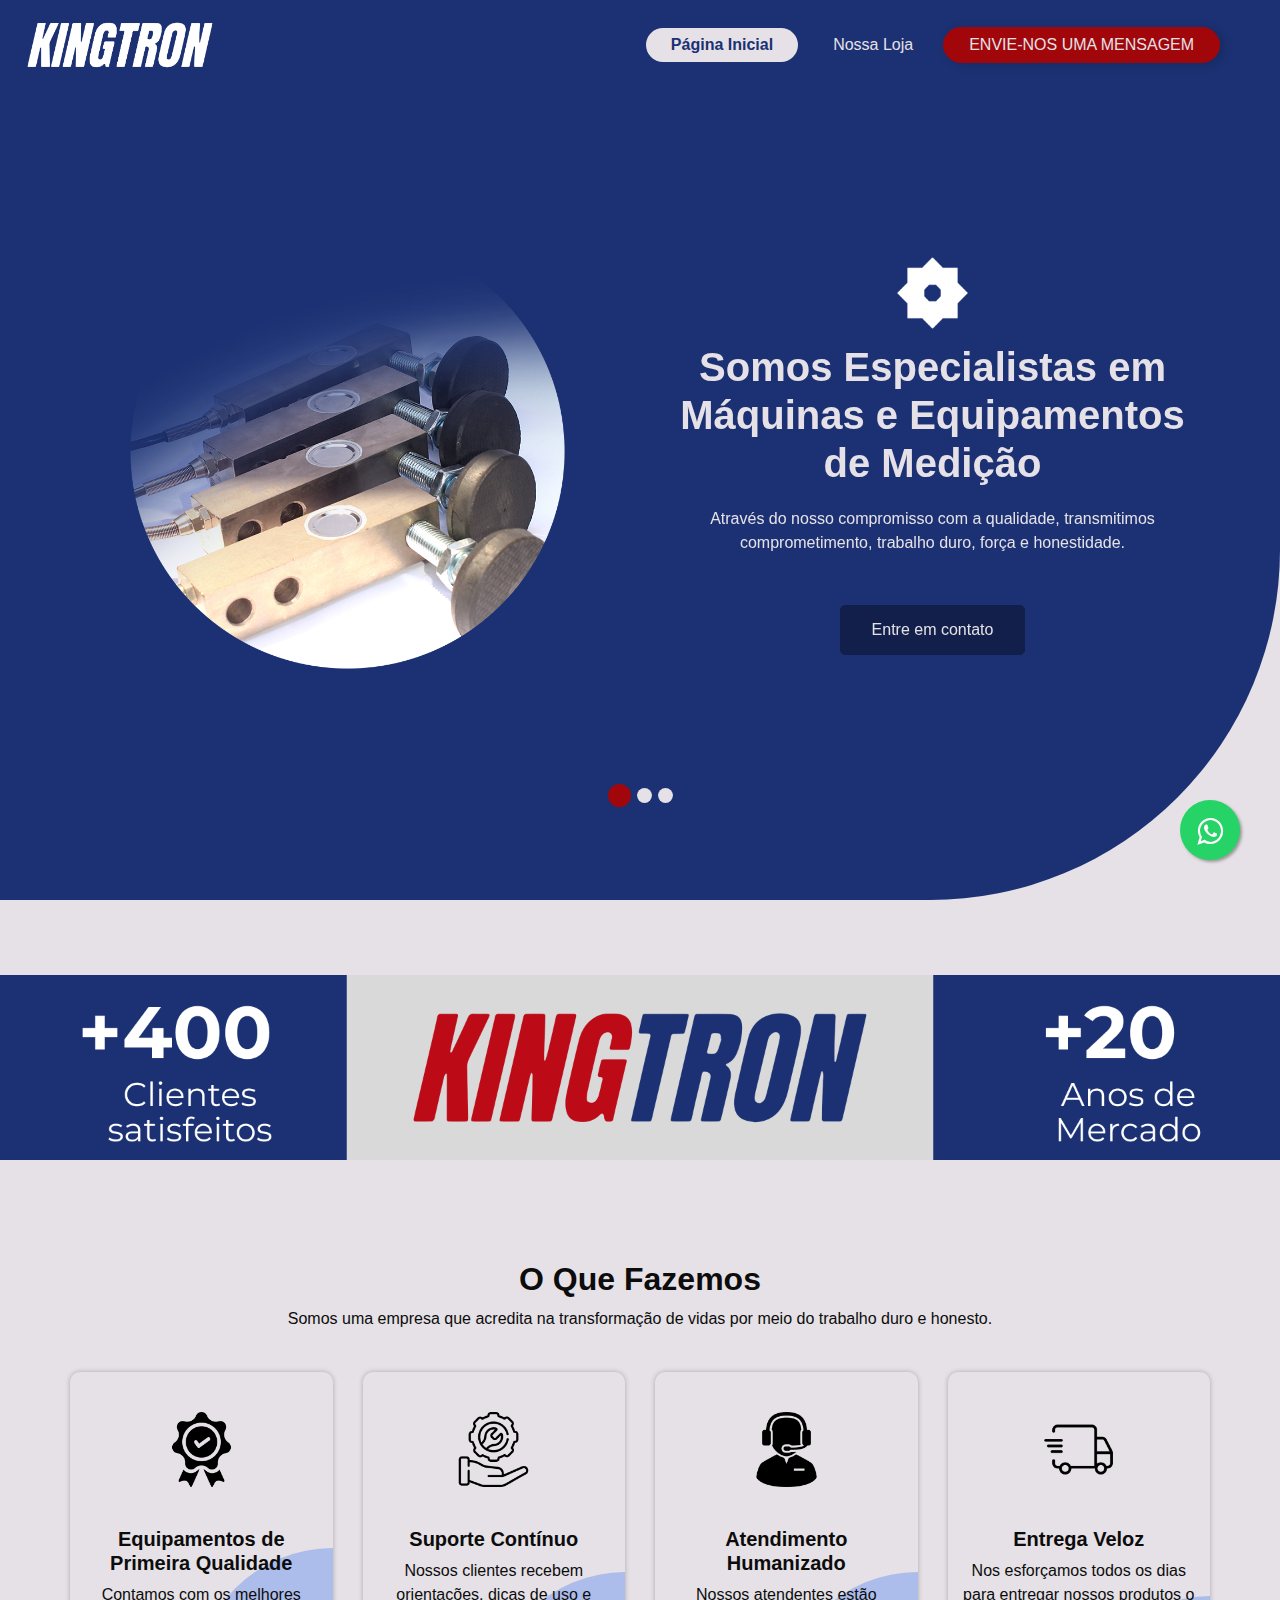
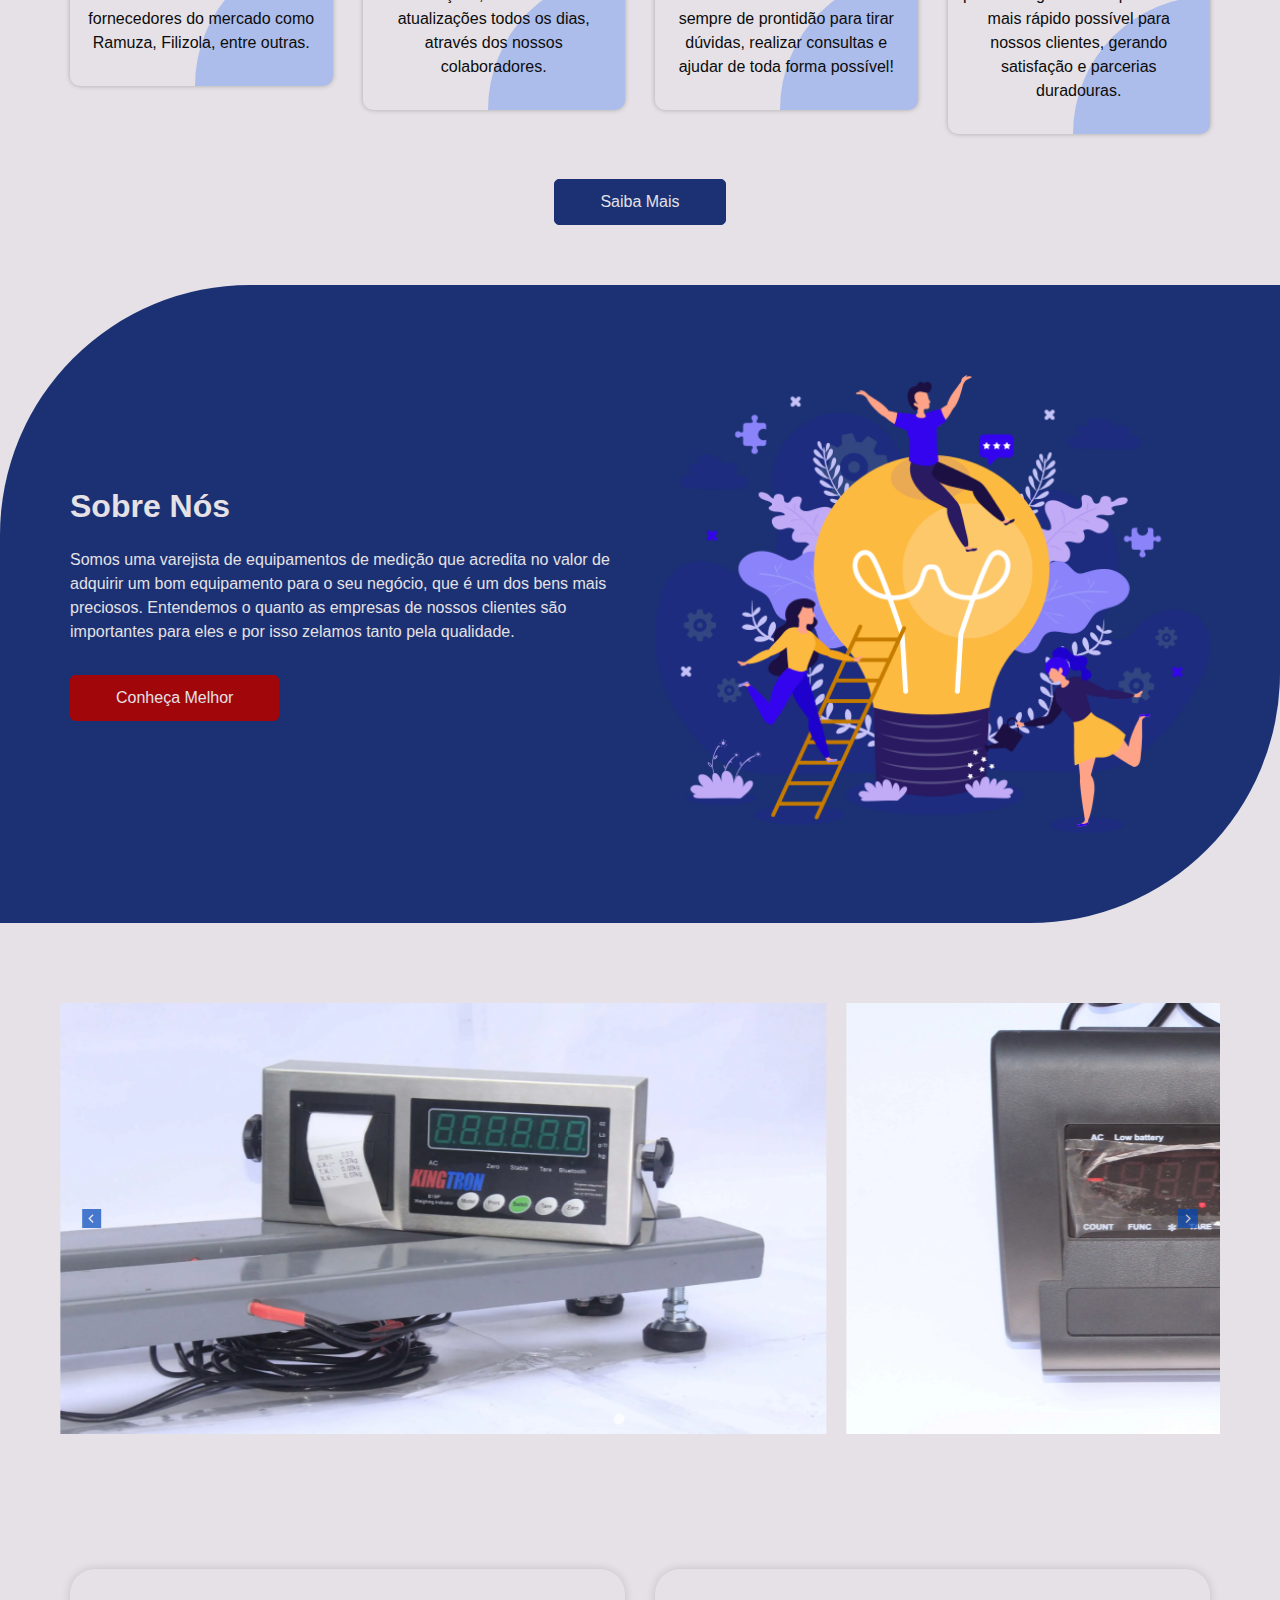
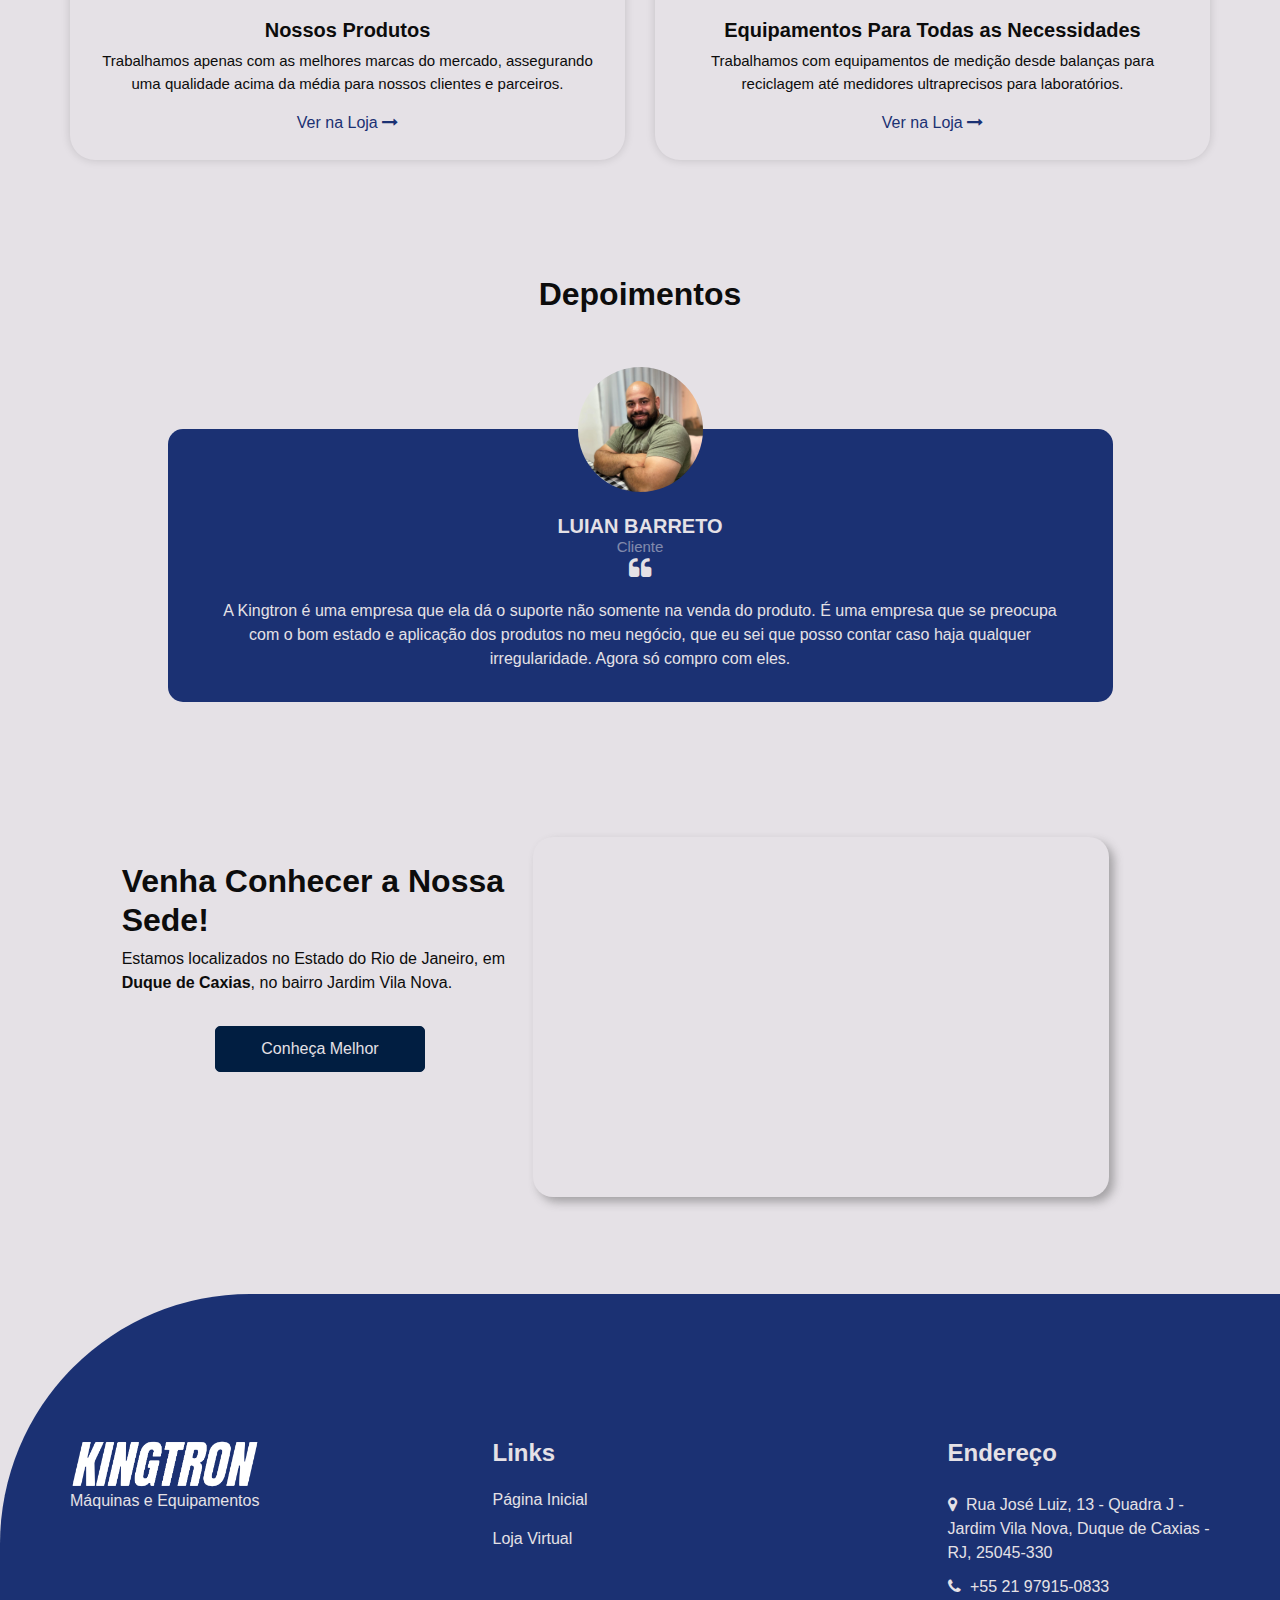
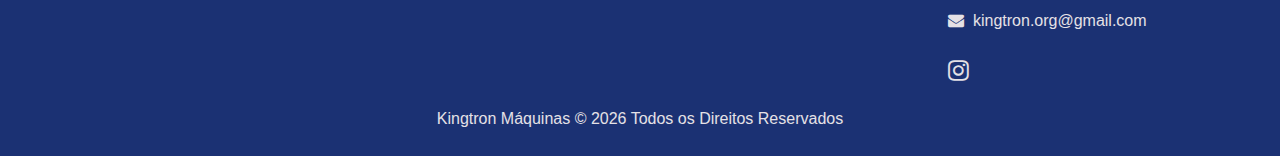
==== commit 4a47659a: "ajustes de texto" ====
--- a/index.html
+++ b/index.html
@@ -144,14 +144,12 @@
                         />
                       </span>
                       <h1>
-                        Somos especialistas em reciclagem de resíduos sólidos
+                        Somos Especialistas em Máquinas e Equipamentos de Medição
                       </h1>
                       <p>
-                        Através do nosso compromisso com a sustentabilidade,
+                        Através do nosso compromisso com a qualidade,
                         transmitimos comprometimento, trabalho duro, força e
-                        união social. Junte-se a nós nesta jornada de revolução
-                        do ramo da reciclagem, onde a resiliência encontra a
-                        sustentabilidade.
+                        honestidade. 
                       </p>
                       <div class="btn-box">
                         <a
@@ -185,12 +183,9 @@
                           style="max-height: 100px; fill: #fff"
                         />
                       </span>
-                      <h1>+10 Anos de Experiência no Mercado de Reciclagem</h1>
+                      <h1>+10 Anos de Experiência no Mercado de Balanças e Medidores</h1>
                       <p>
-                        Nossa missão é solucionar o desafio de conscientizar as
-                        pessoas sobre a importância da reciclagem no cotidiano
-                        de todos nós, fornecendo uma maneira humanizada de reuso
-                        dos produtos descartados.
+                        Nossa missão é solucionar o desafio de comercializar produtos de altíssima qualidade, mantendo um preço justo e um suporte ao cliente acima da média.
                       </p>
                       <div class="btn-box">
                         <a
@@ -219,16 +214,16 @@
                     <div class="detail-box">
                       <span class="sliderIcon">
                         <img
-                          src="./images/mão reciclagem branco.png"
+                          src="./images/s3.png"
                           alt="ícone"
-                          style="max-height: 100px; fill: #fff"
+                          style="max-height: 100px; fill: #fff; color: #fff !important;"
                         />
                       </span>
-                      <h1>Uma Empresa que Pensa no Meio Ambiente</h1>
+                      <h1>Uma Empresa que Pensa no Seu Cliente</h1>
                       <p>
-                        Um dos nossos maiores valores é a sustentabilidade. É a
+                        Um dos nossos maiores valores é a experiência do cliente. É a
                         força motriz do nosso trabalho, gerando impacto não
-                        somente social mas também ambiental!
+                        somente na eficiência nos negócios dos nossos clientes, mas também um relacionamento sem igual!
                       </p>
                       <div class="btn-box">
                         <a
@@ -486,13 +481,18 @@
                 <img src="images/case-1.jpg" alt="" />
               </div>
               <div class="detail-box">
-                <h5>Nosso time</h5>
+                <h5>Nossos Produtos</h5>
                 <p>
-                  Uma equipe com objetivos alinhados e extremamente dedicada
-                  para oferecer o melhor aos nossos fornecedores e parceiros.
+                  Trabalhamos apenas com as melhores marcas do mercado,
+                  assegurando uma qualidade acima da média para nossos clientes
+                  e parceiros.
                 </p>
-                <a href="./images.html">
-                  <span> Ver mais imagens </span>
+                <a
+                  href="https://www.kingtron.com.br"
+                  rel="noreferrer"
+                  target="_blank"
+                >
+                  <span> Ver na Loja </span>
                   <i class="fa fa-long-arrow-right" aria-hidden="true"></i>
                 </a>
               </div>
@@ -507,14 +507,17 @@
                 <img src="images/case-2.jpg" " alt="" />
               </div>
               <div class="detail-box">
-                <h5>Nossa frota e equipamentos</h5>
+                <h5>Equipamentos Para Todas as Necessidades</h5>
                 <p>
-                  Utilizamos apenas aparelhos e máquinas licenciadas, com
-                  manutenção impecável para realizar todos os processos da
-                  maneira mais eficaz possível.
+                  Trabalhamos com equipamentos de medição desde balanças para
+                  reciclagem até medidores ultraprecisos para laboratórios.
                 </p>
-                <a href="./images.html">
-                  <span> Ver mais imagens </span>
+                <a
+                  href="https://www.kingtron.com.br"
+                  rel="noreferrer"
+                  target="_blank"
+                >
+                  <span> Ver na Loja </span>
                   <i class="fa fa-long-arrow-right" aria-hidden="true"></i>
                 </a>
               </div>
@@ -538,6 +541,47 @@
       <div id="customCarousel2" class="carousel slide" data-ride="carousel">
         <div class="carousel-inner">
           <div class="carousel-item active">
+            <div class="container">
+              <div class="row">
+                <div class="col-md-10 mx-auto">
+                  <div class="box">
+                    <div class="img-box">
+                      <img
+                        src="images/client.jpg"
+                        alt="Imagem do cliente que está dando depoimento"
+                      />
+                    </div>
+                    <div class="detail-box">
+                      <div class="client_info">
+                        <div class="client_name">
+                          <h5>Luian Barreto</h5>
+                          <h6>Cliente</h6>
+                        </div>
+                        <i class="fa fa-quote-left" aria-hidden="true"></i>
+                      </div>
+                      <p>
+                        A Kingtron é uma empresa que ela dá o suporte não
+                        somente na venda do produto. É uma empresa que se
+                        preocupa com o bom estado e aplicação dos produtos no
+                        meu negócio, que eu sei que posso contar caso haja
+                        qualquer irregularidade. Agora só compro com eles.
+                      </p>
+                      <!-- <div class="video-containerDep">
+                        <iframe
+                          src="https://www.youtube.com/embed/vXYEb1MWUlo?si=Ko8pbGhBGQ5YXoIW"
+                          frameborder="0"
+                          allow="accelerometer; autoplay; encrypted-media; gyroscope;"
+                          allowfullscreen
+                        ></iframe>
+                      </div> -->
+                    </div>
+                  </div>
+                </div>
+              </div>
+            </div>
+          </div>
+          <!-- 
+          <div class="carousel-item">
             <div class="container">
               <div class="row">
                 <div class="col-md-10 mx-auto">
@@ -562,21 +606,13 @@
                         preocupa com a sua saúde financeira, ela passa
                         confiança, ela passa seriedade.
                       </p>
-                      <!-- <div class="video-containerDep">
-                        <iframe
-                          src="https://www.youtube.com/embed/vXYEb1MWUlo?si=Ko8pbGhBGQ5YXoIW"
-                          frameborder="0"
-                          allow="accelerometer; autoplay; encrypted-media; gyroscope;"
-                          allowfullscreen
-                        ></iframe>
-                      </div> -->
+                      
                     </div>
                   </div>
                 </div>
               </div>
             </div>
           </div>
-
           <div class="carousel-item">
             <div class="container">
               <div class="row">
@@ -602,59 +638,14 @@
                         preocupa com a sua saúde financeira, ela passa
                         confiança, ela passa seriedade.
                       </p>
-                      <!-- <div class="video-containerDep">
-                        <iframe
-                          src="https://www.youtube.com/embed/vXYEb1MWUlo?si=Ko8pbGhBGQ5YXoIW"
-                          frameborder="0"
-                          allow="accelerometer; autoplay; encrypted-media; gyroscope;"
-                          allowfullscreen
-                        ></iframe>
-                      </div> -->
+                      
                     </div>
                   </div>
                 </div>
               </div>
             </div>
-          </div>
-          <div class="carousel-item">
-            <div class="container">
-              <div class="row">
-                <div class="col-md-10 mx-auto">
-                  <div class="box">
-                    <div class="img-box">
-                      <img
-                        src="images/client.jpg"
-                        alt="Imagem do cliente que está dando depoimento"
-                      />
-                    </div>
-                    <div class="detail-box">
-                      <div class="client_info">
-                        <div class="client_name">
-                          <h5>Luian Barreto</h5>
-                          <h6>Fornecedor</h6>
-                        </div>
-                        <i class="fa fa-quote-left" aria-hidden="true"></i>
-                      </div>
-                      <p>
-                        kingtron é uma empresa que ela dá o suporte não somente
-                        na compra e venda do seu material. É uma empresa que se
-                        preocupa com a sua saúde financeira, ela passa
-                        confiança, ela passa seriedade.
-                      </p>
-                      <!-- <div class="video-containerDep">
-                        <iframe
-                          src="https://www.youtube.com/embed/vXYEb1MWUlo?si=Ko8pbGhBGQ5YXoIW"
-                          frameborder="0"
-                          allow="accelerometer; autoplay; encrypted-media; gyroscope;"
-                          allowfullscreen
-                        ></iframe>
-                      </div> -->
-                    </div>
-                  </div>
-                </div>
-              </div>
-            </div>
-          </div>
+          </div> 
+          
         </div>
         <ol class="carousel-indicators">
           <li
@@ -666,6 +657,7 @@
           <li data-target="#customCarousel2" data-slide-to="2"></li>
         </ol>
       </div>
+      -->
     </section>
 
     <!-- end client section -->
@@ -741,9 +733,7 @@
                 <h4>Links</h4>
                 <div class="info_links">
                   <a class="" href="index.html"> Página Inicial </a>
-                  <a class="" href="about.html"> Sobre nós </a>
-                  <a class="" href="images.html"> Imagens </a>
-                  <a class="" href="contact.html"> Contato </a>
+                  <a class="" href="https://www.kingtron.com.br" rel="noreferrer" target="_blank"> Loja Virtual </a>
                 </div>
               </div>
             </div>
@@ -800,7 +790,7 @@
       <footer class="footer_section">
         <div class="container">
           <p>
-            kingtron &copy; <span id="displayYear"></span> Todos os Direitos
+            Kingtron Máquinas &copy; <span id="displayYear"></span> Todos os Direitos
             Reservados
           </p>
         </div>
